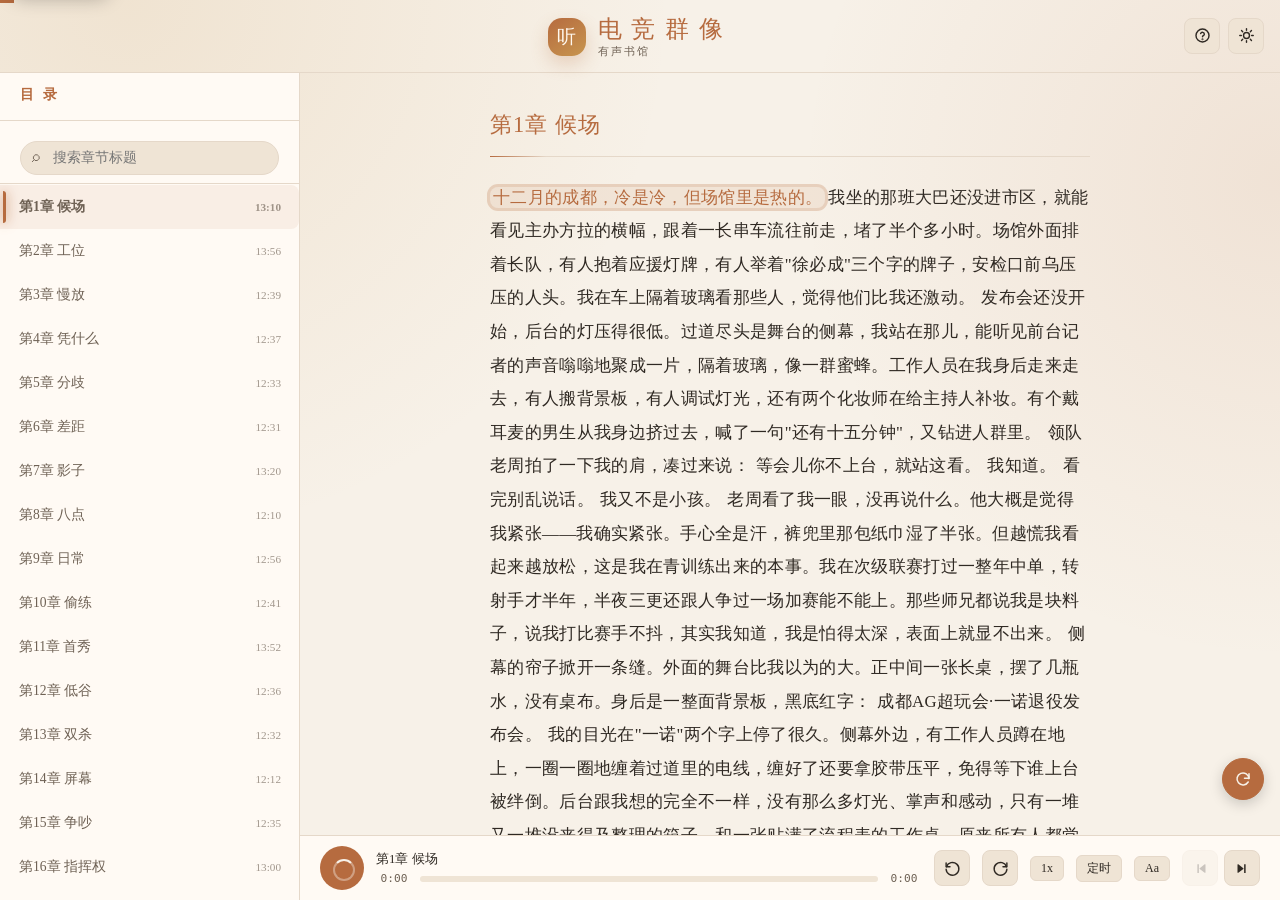
==== dianjing/index.html @ 5a0f6d04 "chore(publish): 自动同步站点镜像 更新 10 个文件（404.html, _shared, dianjing×2, index.html, nanian×2, zhixiao×3）；删" ====
<!DOCTYPE html>
<html lang="zh-CN">
<head>
<meta charset="UTF-8">
<meta name="viewport" content="width=device-width, initial-scale=1.0, viewport-fit=cover">
<title>电竞群像 · 有声书 | 有声书馆</title>
<meta name="description" content="《电竞群像》有声书，免费收听，支持文本同步高亮、倍速播放、章节目录与断点续听。全 90 章，约 21 小时 27 分。">
<meta name="keywords" content="电竞群像,有声书,有声小说,电竞,双男主,原创长篇,一诺,大帅">
<meta name="author" content="有声书馆">
<meta name="robots" content="index,follow,max-image-preview:large">
<meta name="theme-color" media="(prefers-color-scheme: light)" content="#efe2cc">
<meta name="theme-color" media="(prefers-color-scheme: dark)" content="#1a1715">
<meta name="color-scheme" content="light dark">
<link rel="canonical" href="https://audiobook-hub.site/dianjing/">
<meta property="og:type" content="website">
<meta property="og:site_name" content="有声书馆">
<meta property="og:locale" content="zh_CN">
<meta property="og:url" content="https://audiobook-hub.site/dianjing/">
<meta property="og:title" content="电竞群像 · 有声书 | 有声书馆">
<meta property="og:description" content="双男主电竞群像长篇有声书，全 90 章。从一诺退役接手，到与辅助大帅并肩夺冠。支持文本同步高亮、倍速播放、断点续听。">
<meta property="og:image" content="https://audiobook-hub.site/og-cover.png">
<meta property="og:image:width" content="1200">
<meta property="og:image:height" content="630">
<meta property="og:image:alt" content="电竞群像 · 有声书">
<meta name="twitter:card" content="summary_large_image">
<meta name="twitter:title" content="电竞群像 · 有声书 | 有声书馆">
<meta name="twitter:description" content="双男主电竞群像长篇有声书，全 90 章。从一诺退役接手，到与辅助大帅并肩夺冠。">
<meta name="twitter:image" content="https://audiobook-hub.site/og-cover.png">
<link rel="icon" type="image/svg+xml" href="data:image/svg+xml;utf8,<svg xmlns='http://www.w3.org/2000/svg' viewBox='0 0 100 100'><rect width='100' height='100' rx='22' fill='%23efe2cc'/><text x='50' y='50' text-anchor='middle' dominant-baseline='central' font-size='56' fill='%23b66b3f' font-family='serif' font-weight='600'>听</text></svg>">
<link rel="apple-touch-icon" href="data:image/svg+xml;utf8,<svg xmlns='http://www.w3.org/2000/svg' viewBox='0 0 180 180'><rect width='180' height='180' rx='40' fill='%23efe2cc'/><text x='90' y='90' text-anchor='middle' dominant-baseline='central' font-size='100' fill='%23b66b3f' font-family='serif' font-weight='600'>听</text></svg>">
<link rel="manifest" href="manifest.json">
<meta name="apple-mobile-web-app-capable" content="yes">
<meta name="apple-mobile-web-app-status-bar-style" content="default">
<meta name="apple-mobile-web-app-title" content="电竞群像">
<meta name="application-name" content="电竞群像有声书">
<link rel="stylesheet" href="../_shared/audiobook-common.css">
<script type="application/ld+json">
{
  "@context": "https://schema.org",
  "@type": "Audiobook",
  "name": "电竞群像",
  "author": {
    "@type": "Organization",
    "name": "有声书馆"
  },
  "url": "https://audiobook-hub.site/dianjing/",
  "description": "双男主电竞群像长篇有声书。从一诺退役接手，到与辅助大帅并肩夺冠，成长与并肩的故事。",
  "inLanguage": "zh-CN",
  "duration": "PT21H27M",
  "numberOfChapters": "90",
  "readBy": {
    "@type": "Person",
    "name": "AI 克隆声部"
  },
  "isPartOf": {
    "@type": "WebSite",
    "name": "有声书馆",
    "url": "https://audiobook-hub.site/"
  }
}
</script>
<script>/* 主题前置初始化：统一键 audiobook-theme（与着陆页/404 共享），旧按书键兜底，避免深色用户先看到浅色闪屏 */
try{var t=localStorage.getItem('audiobook-theme');if(t==null)t=localStorage.getItem('dianjing_theme');if(t==='dark'||(t!=='light'&&window.matchMedia('(prefers-color-scheme: dark)').matches))document.documentElement.dataset.theme='dark';}catch(e){}document.documentElement.classList.add('js');</script>
<link rel="stylesheet" href="../_shared/audiobook-shell.css">
</head>
<body>
<a class="skip-link" href="#reader">跳转到正文</a>
<div class="top-progress" id="topProgress" style="width:0%"></div>

<header>
  <button class="icon-btn menu-btn" id="menuBtn" aria-label="打开章节目录" aria-controls="sidebar" aria-expanded="false"><svg width="18" height="18" viewBox="0 0 24 24" fill="none" stroke="currentColor" stroke-width="2" stroke-linecap="round" aria-hidden="true"><path d="M4 7h16M4 12h16M4 17h10"/></svg></button>
  <a class="brand" href="../index.html" title="返回有声书馆">
    <span class="brand-mark" aria-hidden="true">听</span>
    <span class="brand-body">
      <span class="brand-title">电竞群像</span>
      <span class="brand-sub">有声书馆</span>
    </span>
  </a>
  <div class="header-btns">
    <button class="icon-btn" id="helpBtn" title="快捷键帮助" aria-label="键盘快捷键帮助"><svg width="17" height="17" viewBox="0 0 24 24" fill="none" stroke="currentColor" stroke-width="2" stroke-linecap="round" stroke-linejoin="round" aria-hidden="true"><circle cx="12" cy="12" r="9.2"/><path d="M9.4 9.2a2.7 2.7 0 0 1 5.2 1c0 1.8-2.6 2.2-2.6 3.6"/><circle cx="12" cy="17.2" r="0.4" fill="currentColor"/></svg></button>
    <button class="icon-btn" id="installBtn" title="安装应用" aria-label="安装为应用" hidden><svg width="17" height="17" viewBox="0 0 24 24" fill="none" stroke="currentColor" stroke-width="2" stroke-linecap="round" stroke-linejoin="round" aria-hidden="true"><path d="M12 4v11m0 0 4.5-4.5M12 15l-4.5-4.5M5 19h14"/></svg></button>
    <button class="icon-btn" id="themeBtn" title="切换主题" aria-label="切换明暗主题"><svg class="icon-sun" width="17" height="17" viewBox="0 0 24 24" fill="none" stroke="currentColor" stroke-width="2" stroke-linecap="round" aria-hidden="true"><circle cx="12" cy="12" r="4.2"/><path d="M12 2.5v2.2M12 19.3v2.2M2.5 12h2.2M19.3 12h2.2M5 5l1.6 1.6M17.4 17.4 19 19M19 5l-1.6 1.6M6.6 17.4 5 19"/></svg><svg class="icon-moon" width="17" height="17" viewBox="0 0 24 24" fill="none" stroke="currentColor" stroke-width="2" stroke-linejoin="round" aria-hidden="true"><path d="M20.6 14.2A8.8 8.8 0 1 1 9.8 3.4a7 7 0 0 0 10.8 10.8z"/></svg></button>
  </div>
</header>

<div class="sidebar-overlay" id="overlay" aria-hidden="true"></div>
<nav class="sidebar" id="sidebar" aria-label="章节目录">
  <h3>目 录</h3>
  <div class="sidebar-search"><input id="tocSearch" type="search" placeholder="搜索章节标题" autocomplete="off" aria-label="搜索章节"></div>
  <div id="toc"><p class="loading"><span class="spinner"></span><br>加载中...</p></div>
  <div id="tocEmpty" hidden></div>
</nav>

<main class="main-wrap">
<article class="reader" id="reader">
  <div class="skeleton-wrap" id="initLoading" role="status" aria-label="章节加载中">
    <div class="skeleton sk-title"></div>
    <div class="skeleton sk-line" style="width:97%"></div>
    <div class="skeleton sk-line" style="width:92%"></div>
    <div class="skeleton sk-line" style="width:96%"></div>
    <div class="skeleton sk-line" style="width:89%"></div>
    <div class="skeleton sk-line" style="width:94%"></div>
    <div class="skeleton sk-line" style="width:58%"></div>
  </div>
</article>

<div class="player-bar" role="region" aria-label="播放控制">
  <button class="play-btn" id="playBtn" aria-label="播放" disabled><svg class="icon-play" width="18" height="18" viewBox="0 0 24 24" fill="currentColor" aria-hidden="true"><path d="M8 5v14l11-7z"/></svg><svg class="icon-pause" width="18" height="18" viewBox="0 0 24 24" fill="currentColor" aria-hidden="true"><path d="M6 5h4v14H6zm8 0h4v14h-4z"/></svg></button>
  <div class="player-info">
    <div class="player-title" id="playerTitle">—</div>
    <div class="progress-row">
      <span class="time-label" id="curTime">0:00</span>
      <div class="progress-track" id="progressTrack" role="slider" aria-label="播放进度" aria-valuemin="0" aria-valuemax="100" aria-valuenow="0" tabindex="0">
        <span class="progress-tooltip" id="progressTooltip">0:00</span>
        <div class="ab-buffer" id="bufferBar" style="color:var(--accent)"></div>
        <div class="progress-fill" id="progressFill"></div>
        <span class="progress-thumb" id="progressThumb"></span>
      </div>
      <span class="time-label" id="durTime">0:00</span>
    </div>
  </div>
  <button class="skip-btn" id="back15Btn" title="后退 15 秒" aria-label="后退 15 秒"><svg width="17" height="17" viewBox="0 0 24 24" fill="none" stroke="currentColor" stroke-width="2" stroke-linecap="round" stroke-linejoin="round" aria-hidden="true"><path d="M3.5 9.5A9 9 0 1 1 3 13"/><path d="M3 4v5.5h5.5"/></svg></button>
  <button class="skip-btn" id="fwd15Btn" title="前进 15 秒" aria-label="前进 15 秒"><svg width="17" height="17" viewBox="0 0 24 24" fill="none" stroke="currentColor" stroke-width="2" stroke-linecap="round" stroke-linejoin="round" aria-hidden="true"><path d="M20.5 9.5A9 9 0 1 0 21 13"/><path d="M21 4v5.5h-5.5"/></svg></button>
  <button class="speed-btn" id="speedBtn" aria-label="播放速度">1.0x</button>
  <button class="font-size-btn" id="timerBtn" aria-label="定时关闭">定时</button>
  <button class="font-size-btn" id="fontSizeBtn" aria-label="阅读字号">Aa</button>
  <div class="nav-btns">
    <button class="nav-btn" id="prevBtn" title="上一章" aria-label="上一章"><svg width="15" height="15" viewBox="0 0 24 24" fill="currentColor" aria-hidden="true"><path d="M7 5h2.4v14H7zM20 5.8v12.4a.8.8 0 0 1-1.3.6l-8-6.2a.8.8 0 0 1 0-1.2l8-6.2a.8.8 0 0 1 1.3.6z"/></svg></button>
    <button class="nav-btn" id="nextBtn" title="下一章" aria-label="下一章"><svg width="15" height="15" viewBox="0 0 24 24" fill="currentColor" aria-hidden="true"><path d="M14.6 5H17v14h-2.4zM4 5.8v12.4a.8.8 0 0 0 1.3.6l8-6.2a.8.8 0 0 0 0-1.2l-8-6.2A.8.8 0 0 0 4 5.8z"/></svg></button>
  </div>
</div>
</main>

<!-- 离线缓存面板（持续自动缓存：有网时从当前章节向后顺序下载，直到全书完成） -->
<div class="cache-panel" id="cachePanel">
  <button class="cache-toggle" id="cacheToggle" type="button" title="离线缓存" aria-label="离线缓存管理" aria-expanded="false">
    <span class="cache-icon" id="cacheIcon"><svg class="icon-dl" width="18" height="18" viewBox="0 0 24 24" fill="none" stroke="currentColor" stroke-width="2" stroke-linecap="round" stroke-linejoin="round" aria-hidden="true"><path d="M12 4v11m0 0 4.5-4.5M12 15l-4.5-4.5M5 19h14"/></svg><svg class="icon-sync" width="18" height="18" viewBox="0 0 24 24" fill="none" stroke="currentColor" stroke-width="2" stroke-linecap="round" stroke-linejoin="round" aria-hidden="true"><path d="M20 11.5A8 8 0 1 0 18.9 16"/><path d="M20 5v6h-6"/></svg></span>
    <span class="cache-badge" id="cacheBadge" hidden>0</span>
  </button>
  <div class="cache-popup" id="cachePopup" role="dialog" aria-label="离线缓存状态">
    <div class="cache-head">
      <span class="cache-title">离线缓存</span>
      <span class="cache-status" id="cacheStatusText">检测中…</span>
    </div>
    <div class="cache-progress-wrap">
      <div class="cache-progress"><span id="cacheProgressBar"></span></div>
      <span class="cache-count" id="cacheCountText">0 / 0 章</span>
    </div>
    <p class="cache-hint" id="cacheHint">有网络时自动缓存后续章节，断网也能听</p>
    <div class="cache-actions">
      <button class="cache-btn primary" id="cacheStartBtn" type="button">开始缓存</button>
      <button class="cache-btn" id="cacheStopBtn" type="button" hidden>暂停</button>
      <button class="cache-btn" id="cacheClearBtn" type="button">清除缓存</button>
    </div>
  </div>
</div>

<audio id="audio" preload="metadata"></audio>

<script src="../_shared/audiobook-common.js"></script>

<script>
'use strict';

const AB = window.ABCommon;
if (!AB) { document.body.insertAdjacentHTML('beforeend', '<p style="position:fixed;top:50%;left:50%;transform:translate(-50%,-50%);background:#fff;color:#000;padding:16px;border-radius:8px;z-index:99999">共享脚本未加载</p>'); }
const {
  fmtTime, findActiveSeg, normalizeChapters: ABNormalize, audioSrc: ABAudioSrc,
  applyHashRoute: ABHashRoute, updateHash: ABUpdateHash,
  updateMediaSession: ABUpdateMediaSession, updateMediaSessionPosition: ABUpdatePosition,
  showToast, announce
} = AB || {};
const SPEED_STEPS = (AB && AB.SPEED_STEPS) || [0.5, 0.75, 1.0, 1.25, 1.5, 1.75, 2.0, 2.5];
const BOOK_ID = 'dianjing';
const SPEED_KEY = 'audiobook-speed-' + BOOK_ID;

let CHAPTERS = [];
let currentIdx = 0;
let isPlaying = false;
let speedIdx = 0;
let segElements = [];
let autoPlayNext = true;
let userScrolling = false;
let scrollResumeTimer = null;
let lastActiveSegIdx = -1;
let sleepTimer = null; // 集成节赋值；章节结束处理需要
let virtualList = null; // 目录虚拟滚动实例
let audioLoadToken = 0; // 每次切换音频源递增，防止旧章节的重试/回调作用到新章节
let audioRetryCount = 0; // 当前章节音频加载失败的静默重试次数
let wantPlay = false; // 用户/连播的播放意图，重试成功后据此自动恢复播放
let audioLoadingUiTimer = 0; // 加载态延迟显示定时器（避免缓存命中时闪现）

let isFirstRender = true;

const audio = document.getElementById('audio');
const playBtn = document.getElementById('playBtn');
const prevBtn = document.getElementById('prevBtn');
const nextBtn = document.getElementById('nextBtn');
const back15Btn = document.getElementById('back15Btn');
const fwd15Btn = document.getElementById('fwd15Btn');
const speedBtn = document.getElementById('speedBtn');
const themeBtn = document.getElementById('themeBtn');
const fontSizeBtn = document.getElementById('fontSizeBtn');
const menuBtn = document.getElementById('menuBtn');
const progressTrack = document.getElementById('progressTrack');
const progressFill = document.getElementById('progressFill');
const progressThumb = document.getElementById('progressThumb');
const progressTooltip = document.getElementById('progressTooltip');
const curTimeLabel = document.getElementById('curTime');
const durTimeLabel = document.getElementById('durTime');
const playerTitle = document.getElementById('playerTitle');
const topProgress = document.getElementById('topProgress');
const sidebar = document.getElementById('sidebar');
const overlay = document.getElementById('overlay');

// ===== 主题（共享逻辑，存储键按书参数化） =====
AB.initTheme && AB.initTheme({
  key: 'dianjing_theme',
  button: themeBtn,
  iconFor: function () { return ''; }, /* 图标由 CSS 按 data-theme 切换（日/月 SVG） */
  onToggle: () => {
    themeBtn.classList.add('spinning');
    setTimeout(() => themeBtn.classList.remove('spinning'), 380);
  }
});

// ===== 阅读字号（共享逻辑，存储键按书参数化） =====
const readingCtrl = AB.initReadingSize && AB.initReadingSize({
  key: 'dianjing_reading_size',
  button: fontSizeBtn,
  apply: (size) => document.documentElement.style.setProperty('--reading-size', String(size))
});

// ===== 加载数据 =====
async function loadData() {
  try {
    const resp = await fetch('data.json');
    if (!resp.ok) throw new Error('HTTP ' + resp.status);
    const raw = await resp.json();
    CHAPTERS = ABNormalize ? ABNormalize(raw) : ((raw && raw.chapters) || raw || []);
    document.getElementById('initLoading').style.display = 'none';
    // >50 章走虚拟滚动：initVirtualList 会整块重建，跳过全量 buildTOC 省一次 DOM 构建
    if (CHAPTERS.length <= 50) buildTOC();
    initVirtualList();
    // 单一进度源决定起始章节（含旧键一次性迁移）
    const progress = AB && AB.loadProgress(BOOK_ID);
    let startIdx = progress && Number.isInteger(progress.chapterId) ? Number(progress.chapterId) : 0;
    currentIdx = Math.min(Math.max(startIdx, 0), CHAPTERS.length - 1);
    applyHashRoute();
    loadChapter(currentIdx, false);
    if (typeof checkResumeProgress === 'function') setTimeout(checkResumeProgress, 800);
    window.__dianjingStartCache && window.__dianjingStartCache();
  } catch(e) {
    document.getElementById('initLoading').innerHTML = AB.errorHTML('加载失败: ' + (e && e.message || e), 'retryLoadBtn');
    var retryBtn = document.getElementById('retryLoadBtn');
    if (retryBtn) retryBtn.addEventListener('click', function() {
      document.getElementById('initLoading').innerHTML = '<div class="skeleton sk-title"></div><div class="skeleton sk-line" style="width:97%"></div><div class="skeleton sk-line" style="width:92%"></div><div class="skeleton sk-line" style="width:96%"></div>';
      loadData();
    });
  }
}

// ===== 目录（普通列表 / 虚拟滚动 + 搜索） =====
let tocKeyword = '';
let tocSearchTimer = 0;
let tocBreakpointBound = false; // 断点监听只绑一次，重建虚拟列表时不叠加

function tocItemHeight() {
  // 移动端行高更大（padding 12px 20px + 0.9rem 字号）
  return window.matchMedia('(max-width: 768px)').matches ? 46 : 44;
}

function filterChapters(keyword) {
  const kw = String(keyword || '').trim().toLowerCase();
  if (!kw) return CHAPTERS;
  return CHAPTERS.filter((ch) => (ch.title || '').toLowerCase().includes(kw));
}

function buildTOC(keyword) {
  const toc = document.getElementById('toc');
  toc.innerHTML = '';
  const kw = String(keyword || '').trim().toLowerCase();
  const frag = document.createDocumentFragment();
  let count = 0;
  CHAPTERS.forEach((ch, i) => {
    if (kw && !(ch.title || '').toLowerCase().includes(kw)) return;
    count++;
    const a = document.createElement('a');
    a.dataset.idx = i;
    /* 目录入场 stagger：仅完整列表启用；搜索过滤时直出 */
    if (!kw) { a.style.animationDelay = Math.min(count - 1, 24) * 14 + 'ms'; } else { a.style.animation = 'none'; }
    a.setAttribute('role', 'button');
    a.tabIndex = 0;
    if (i === currentIdx) a.setAttribute('aria-current', 'true');
    const span = document.createElement('span');
    span.textContent = ch.title;
    const dur = document.createElement('span');
    dur.className = 'ch-dur';
    dur.textContent = fmtTime(ch.duration);
    a.appendChild(span);
    a.appendChild(dur);
    a.addEventListener('click', (e) => {
      e.preventDefault();
      loadChapter(i, isPlaying);
      closeSidebar();
    });
    a.addEventListener('keydown', (e) => {
      if (e.key === 'Enter' || e.key === ' ') { e.preventDefault(); a.click(); }
    });
    frag.appendChild(a);
  });
  toc.appendChild(frag);
  updateTOCActive();
}

function initVirtualList() {
  const tocContainer = document.getElementById('toc');
  if (virtualList || !tocContainer || CHAPTERS.length <= 50) return;
  // 章节对象 → 原始索引（O(1)；渲染每帧调用，避免 indexOf 的 O(n)）
  const chapterIndex = new WeakMap();
  CHAPTERS.forEach((ch, i) => chapterIndex.set(ch, i));
  virtualList = AB.createVirtualList(tocContainer, CHAPTERS, {
    itemHeight: tocItemHeight(),
    buffer: 8,
    threshold: 50,
    renderItem: function (ch, i) {
      const realIdx = chapterIndex.get(ch);
      const a = document.createElement('a');
      a.dataset.idx = realIdx;
      a.setAttribute('role', 'button');
      a.tabIndex = 0;
      if (realIdx === currentIdx) {
        a.classList.add('active');
        a.setAttribute('aria-current', 'true');
      }
      a.style.display = 'flex';
      a.style.justifyContent = 'space-between';
      a.style.alignItems = 'center';
      a.style.gap = '10px';
      a.style.padding = '9px 18px 9px 16px';
      a.style.color = 'var(--text-dim)';
      a.style.textDecoration = 'none';
      a.style.fontSize = '0.85rem';
      a.style.borderLeft = '3px solid transparent';
      a.style.borderRadius = '0 8px 8px 0';
      a.style.boxSizing = 'border-box';
      a.style.position = 'relative';

      const span = document.createElement('span');
      span.textContent = ch.title;
      span.style.flex = '1';
      span.style.minWidth = '0';
      span.style.overflow = 'hidden';
      span.style.textOverflow = 'ellipsis';
      span.style.whiteSpace = 'nowrap';

      const dur = document.createElement('span');
      dur.className = 'ch-dur';
      dur.textContent = fmtTime(ch.duration);
      dur.style.fontSize = '0.7rem';
      dur.style.opacity = '0.65';
      dur.style.fontVariantNumeric = 'tabular-nums';
      dur.style.flexShrink = '0';

      a.appendChild(span);
      a.appendChild(dur);
      return a;
    },
    onItemClick: function (ch) {
      loadChapter(chapterIndex.get(ch), isPlaying);
      closeSidebar();
    }
  });
  // 断点切换时重建行高（移动端行高更大）；监听器只注册一次
  if (!tocBreakpointBound) {
    tocBreakpointBound = true;
    window.matchMedia('(max-width: 768px)').addEventListener('change', function () {
      if (!virtualList) return;
      const kw = tocKeyword;
      virtualList.destroy();
      virtualList = null;
      initVirtualList();
      renderTOC(kw);
    });
  }
}

// 搜索 / 过滤统一入口：虚拟列表走 refresh 增量渲染，普通列表走 buildTOC
function renderTOC(keyword) {
  tocKeyword = String(keyword || '');
  const filtered = filterChapters(tocKeyword);
  const toc = document.getElementById('toc');
  const emptyEl = document.getElementById('tocEmpty');
  if (!filtered.length) {
    emptyEl.innerHTML = AB.emptyHTML('没有找到匹配章节', '清除搜索', 'clearSearchBtn');
    emptyEl.hidden = false;
    toc.hidden = true;
    const cb = document.getElementById('clearSearchBtn');
    if (cb) cb.addEventListener('click', function () {
      document.getElementById('tocSearch').value = '';
      renderTOC('');
    });
    return;
  }
  emptyEl.hidden = true;
  toc.hidden = false;
  if (virtualList) {
    virtualList.refresh(filtered);
    updateTOCActive();
  } else {
    buildTOC(tocKeyword);
  }
}

function updateTOCActive() {
  document.querySelectorAll('.sidebar a').forEach((a) => {
    const active = Number(a.dataset.idx) === currentIdx;
    a.classList.toggle('active', active);
    if (active) a.setAttribute('aria-current', 'true'); else a.removeAttribute('aria-current');
  });
}

document.getElementById('tocSearch').addEventListener('input', (e) => {
  clearTimeout(tocSearchTimer);
  tocSearchTimer = setTimeout(() => renderTOC(e.target.value), 200);
});

// ===== 侧边栏 =====
function openSidebar() {
  sidebar.classList.add('open');
  overlay.classList.add('show');
  overlay.setAttribute('aria-hidden', 'false');
  menuBtn.setAttribute('aria-expanded', 'true');
  AB.trapFocus(sidebar, menuBtn);
  setTimeout(function () {
    if (virtualList && !tocKeyword) virtualList.scrollToIndex(currentIdx);
  }, 350);
}
function closeSidebar() {
  sidebar.classList.remove('open');
  overlay.classList.remove('show');
  overlay.setAttribute('aria-hidden', 'true');
  menuBtn.setAttribute('aria-expanded', 'false');
  AB.releaseFocus();
}

// ===== 章节渲染 =====
function loadChapter(idx, autoplay) {
  if (idx < 0 || idx >= CHAPTERS.length) return;
  currentIdx = idx;
  const ch = CHAPTERS[idx];
  const reader = document.getElementById('reader');

  // 使用 crossFade 过渡（首次加载直接渲染）
  const doRender = function () {
    reader.innerHTML = '';
    const titleEl = document.createElement('div');
    titleEl.className = 'chapter-title';
    titleEl.textContent = ch.title;
    reader.appendChild(titleEl);

    const contentEl = document.createElement('div');
    contentEl.className = 'chapter-content';
    segElements = [];
    const frag = document.createDocumentFragment();
    ch.segments.forEach((seg, si) => {
      const span = document.createElement('span');
      span.className = 'seg';
      span.dataset.idx = si;
      span.tabIndex = 0;
      span.setAttribute('role', 'button');
      span.textContent = seg.t;
      span.addEventListener('click', () => {
        if (audio.duration) {
          audio.currentTime = seg.s + 0.01;
          if (!isPlaying) { wantPlay = true; audio.play().catch(() => {}); }
          highlightSeg(si);
          span.classList.remove('flash');
          // 使用 animationend 清 class，避免强制重排
          span.addEventListener('animationend', function onEnd() { span.classList.remove('flash'); span.removeEventListener('animationend', onEnd); });
          span.classList.add('flash');
        }
      });
      span.addEventListener('keydown', (e) => {
        if (e.key === 'Enter' || e.key === ' ') { e.preventDefault(); span.click(); }
      });
      frag.appendChild(span);
      segElements.push(span);
    });
    contentEl.appendChild(frag);
    reader.appendChild(contentEl);
    userScrolling = false;
    clearTimeout(scrollResumeTimer);
    reader.scrollTop = 0;
    lastActiveSegIdx = -1;
    highlightSeg(0);
  };

  if (isFirstRender) { isFirstRender = false; doRender(); }
  else { AB.crossFade(reader, doRender); }

  // 更新播放器
  playerTitle.textContent = ch.title;
  audioLoadToken++;
  audioRetryCount = 0;
  audio.src = ABAudioSrc ? ABAudioSrc(ch) : ch.audio;
  audio.playbackRate = SPEED_STEPS[speedIdx];
  playBtn.disabled = false;
  prevBtn.disabled = (idx === 0);
  nextBtn.disabled = (idx === CHAPTERS.length - 1);

  // 更新顶部进度条（带动画）
  topProgress.style.width = '0';
  requestAnimationFrame(() => requestAnimationFrame(() => {
    const bookProgress = ((idx + 1) / CHAPTERS.length * 100).toFixed(1);
    topProgress.style.width = bookProgress + '%';
  }));

  // 更新目录高亮
  updateTOCActive();

  // 宽屏常驻目录：章节切换（含自动连播）时让当前章保持可见
  if (window.matchMedia('(min-width: 1024px)').matches) {
    if (virtualList && !tocKeyword) virtualList.scrollToIndex(idx);
    else {
      const active = document.querySelector('.sidebar a.active');
      if (active) active.scrollIntoView({ block: 'nearest' });
    }
  }

  updateMediaSession();
  updateHash();

  // 屏幕阅读器播报
  announce && announce('已加载第 ' + (idx + 1) + ' 章：' + ch.title);

  // 自动播放：等待音频就绪后再 play()，避免移动浏览器（iOS Safari / Chrome Android）
  // 在 src 改变后立即 play() 时因未加载完抛 NotAllowedError 被 catch 静默吞掉，
  // 导致章节末尾跳转后听不见声音。
  if (autoplay) { wantPlay = true; tryPlayAfterReady(); }
}

/* 在 canplay / loadeddata 时再尝试播放；带过期保护避免事件链断裂。
 * 仅在自动连播时使用，避免打断用户手动暂停的意图。 */
function tryPlayAfterReady() {
  const a = audio;
  let done = false;
  const tryOnce = () => {
    if (done) return;
    done = true;
    a.removeEventListener('canplay', tryOnce);
    a.removeEventListener('loadeddata', tryOnce);
    a.play().catch(() => {
      /* 兜底：play() 被拒绝时（极少数浏览器的 autoplay 策略），提示用户手动点击 */
      showToast && showToast('请点击播放按钮继续收听');
    });
  };
  a.addEventListener('canplay', tryOnce);
  a.addEventListener('loadeddata', tryOnce);
  /* 兜底：若 canplay 始终未触发（SW 已缓存完整文件时可能不触发 loadeddata），
   * 最多等 1.2s 直接播放，避免用户感知"卡顿"或"跳章后无声"。 */
  setTimeout(() => { if (!done) tryOnce(); }, 1200);
}

// ===== 播放控制 =====
function togglePlay() {
  if (audio.paused) {
    wantPlay = true;
    audio.play().catch(() => {});
  } else {
    wantPlay = false;
    audio.pause();
  }
}

playBtn.addEventListener('click', togglePlay);

audio.addEventListener('play', () => {
  isPlaying = true;
  wantPlay = true;
  playBtn.classList.add('playing');
  playBtn.setAttribute('aria-label', '暂停');
});
audio.addEventListener('pause', () => {
  isPlaying = false;
  wantPlay = false;
  playBtn.classList.remove('playing');
  playBtn.setAttribute('aria-label', '播放');
});

/* 播放按钮加载态：切换音频源后显示转圈，延迟 160ms 避免缓存命中时闪现 */
function setAudioLoading(on) {
  clearTimeout(audioLoadingUiTimer);
  if (on) {
    audioLoadingUiTimer = setTimeout(() => {
      playBtn.classList.add('audio-loading');
      playBtn.setAttribute('aria-label', '音频加载中');
    }, 160);
  } else {
    playBtn.classList.remove('audio-loading');
    playBtn.setAttribute('aria-label', isPlaying ? '暂停' : '播放');
  }
}

audio.addEventListener('loadstart', () => setAudioLoading(true));
audio.addEventListener('canplay', () => setAudioLoading(false));
audio.addEventListener('playing', () => setAudioLoading(false));

audio.addEventListener('error', () => {
  /* MEDIA_ERR_ABORTED(1)：切换章节等导致的中断，不是真正的加载失败 */
  if (audio.error && audio.error.code === 1) return;
  if (!audio.currentSrc) return;
  const token = audioLoadToken;
  if (audioRetryCount < 2) {
    /* 首载偶发失败（如 SW/网络瞬断）：静默重试，不打扰用户 */
    audioRetryCount++;
    const cur = audio.currentTime;
    const resumeAt = (isFinite(cur) && cur > 0.5) ? cur : 0;
    setTimeout(() => {
      if (token !== audioLoadToken) return; // 已切换章节，放弃重试
      audio.load();
      if (resumeAt > 0) {
        const restorePos = () => {
          audio.removeEventListener('loadedmetadata', restorePos);
          if (token === audioLoadToken) audio.currentTime = resumeAt;
        };
        audio.addEventListener('loadedmetadata', restorePos);
      }
      if (wantPlay) tryPlayAfterReady();
    }, 350 * audioRetryCount);
    return;
  }
  /* 重试耗尽：清晰提示用户，点击播放按钮可再次触发加载 */
  setAudioLoading(false);
  showToast && showToast('音频加载失败，请检查网络后重试', null, 'error');
  // 内联错误条
  var bar = document.querySelector('.player-bar');
  if (bar) {
    var existing = bar.querySelector('.ab-inline-error');
    if (existing) existing.remove();
    var errEl = document.createElement('div');
    errEl.className = 'ab-inline-error';
    errEl.textContent = '音频加载失败，请检查网络';
    errEl.setAttribute('role', 'alert');
    bar.appendChild(errEl);
    requestAnimationFrame(() => errEl.classList.add('show'));
    setTimeout(() => { errEl.classList.remove('show'); setTimeout(() => errEl.remove(), 300); }, 3000);
  }
});

// 自动连播核心：章节结束 → 播放下一章（「播完本章暂停」模式下让淡出接管）
audio.addEventListener('ended', () => {
  if (sleepTimer && sleepTimer.getMode() === 'chapter') {
    sleepTimer.onChapterEnded();
    return;
  }
  if (autoPlayNext && currentIdx < CHAPTERS.length - 1) {
    loadChapter(currentIdx + 1, true);
  }
});

audio.addEventListener('loadedmetadata', () => {
  durTimeLabel.textContent = fmtTime(audio.duration);
  progressTrack.setAttribute('aria-valuemax', String(Math.round(audio.duration)));
});

// 统一的 timeupdate 监听器：进度条 + 文本高亮 + 节流保存 + 锁屏位置同步
audio.addEventListener('timeupdate', () => {
  const cur = audio.currentTime;
  const dur = audio.duration;
  if (dur > 0) {
    const ratio = cur / dur;
    progressFill.style.width = (ratio * 100) + '%';
    progressThumb.style.left = (ratio * 100) + '%';
    // aria 数值统一用秒（与 loadedmetadata 的 valuemax 同单位）+ 人类可读文本
    progressTrack.setAttribute('aria-valuenow', String(Math.round(cur)));
    progressTrack.setAttribute('aria-valuetext', fmtTime(cur) + ' / ' + fmtTime(dur));
  }
  curTimeLabel.textContent = fmtTime(cur);

  // 文本高亮跟随（二分查找）
  const ch = CHAPTERS[currentIdx];
  if (ch && ch.segments) {
    const activeIdx = findActiveSeg(ch.segments, cur);
    if (activeIdx >= 0) highlightSeg(activeIdx);
  }

  // 节流保存（单一进度源，每 5s 一次）
  AB && AB.saveProgress(BOOK_ID, {
    chapterId: currentIdx,
    currentTime: cur,
    volume: audio.volume,
    playbackRate: audio.playbackRate
  });

  // 锁屏 / 系统媒体中心进度同步
  ABUpdatePosition && ABUpdatePosition(audio);
});

// 进度条拖拽
let isDragging = false;
function seekFromEvent(e) {
  const rect = progressTrack.getBoundingClientRect();
  const x = (e.clientX || (e.touches && e.touches[0].clientX)) - rect.left;
  const ratio = Math.max(0, Math.min(1, x / rect.width));
  if (audio.duration) {
    audio.currentTime = ratio * audio.duration;
    progressFill.style.width = (ratio * 100) + '%';
    progressThumb.style.left = (ratio * 100) + '%';
  }
}
progressTrack.addEventListener('mousedown', (e) => { isDragging = true; progressTrack.classList.add('is-dragging'); seekFromEvent(e); });
document.addEventListener('mousemove', (e) => { if (isDragging) seekFromEvent(e); });
document.addEventListener('mouseup', () => { isDragging = false; progressTrack.classList.remove('is-dragging'); });
progressTrack.addEventListener('touchstart', (e) => { isDragging = true; progressTrack.classList.add('is-dragging'); seekFromEvent(e); }, { passive: true });
progressTrack.addEventListener('touchmove', (e) => { if (isDragging) seekFromEvent(e); }, { passive: true });
progressTrack.addEventListener('touchend', () => { isDragging = false; progressTrack.classList.remove('is-dragging'); });

// 进度条悬停气泡
function showTooltip(e) {
  const rect = progressTrack.getBoundingClientRect();
  const dur = audio.duration;
  if (!dur) { progressTooltip.classList.remove('show'); return; }
  const x = (e.clientX || (e.touches && e.touches[0].clientX)) - rect.left;
  const ratio = Math.max(0, Math.min(1, x / rect.width));
  progressTooltip.style.left = (ratio * 100) + '%';
  progressTooltip.textContent = fmtTime(ratio * dur) + ' / ' + fmtTime(dur);
  progressTooltip.classList.add('show');
}
progressTrack.addEventListener('mousemove', showTooltip);
progressTrack.addEventListener('mouseleave', () => progressTooltip.classList.remove('show'));

// 键盘控制进度条
progressTrack.addEventListener('keydown', (e) => {
  if (!audio.duration) return;
  const delta = e.shiftKey ? 30 : 5;
  if (e.key === 'ArrowLeft') { e.preventDefault(); audio.currentTime = Math.max(0, audio.currentTime - delta); }
  if (e.key === 'ArrowRight') { e.preventDefault(); audio.currentTime = Math.min(audio.duration, audio.currentTime + delta); }
});

// 高亮段（仅更新变化的节点，避免每帧遍历整章，减少重绘/回流）
function highlightSeg(idx) {
  if (idx < 0 || idx >= segElements.length) return;
  if (idx === lastActiveSegIdx) return;
  const prev = segElements[lastActiveSegIdx];
  if (prev) { prev.classList.remove('active'); prev.removeAttribute('aria-current'); }
  const node = segElements[idx];
  node.classList.add('active');
  node.setAttribute('aria-current', 'true');
  lastActiveSegIdx = idx;
  // 播放中自动滚动跟随；用户手动滚动时暂停跟随
  if (!userScrolling) {
    const readerEl = document.getElementById('reader');
    const rect = node.getBoundingClientRect();
    const containerRect = readerEl.getBoundingClientRect();
    if (rect.top < containerRect.top + 80 || rect.bottom > containerRect.bottom - 80) {
      node.scrollIntoView({ behavior: 'smooth', block: 'center' });
    }
  }
}

// 用户滚动检测：滑动时暂停跟随，停止 3 秒后恢复
(function() {
  const readerEl = document.getElementById('reader');
  if (!readerEl) return;
  const markScrolling = () => {
    userScrolling = true;
    clearTimeout(scrollResumeTimer);
    scrollResumeTimer = setTimeout(() => { userScrolling = false; }, 3000);
  };
  readerEl.addEventListener('touchmove', markScrolling, { passive: true });
  readerEl.addEventListener('wheel', markScrolling, { passive: true });
})();

// 上一章/下一章
prevBtn.addEventListener('click', () => {
  if (currentIdx > 0) loadChapter(currentIdx - 1, isPlaying);
});
nextBtn.addEventListener('click', () => {
  if (currentIdx < CHAPTERS.length - 1) loadChapter(currentIdx + 1, isPlaying);
});

// ±15 秒快退/快进（与键盘 J/K 同步长）
function seekBy(delta) {
  if (!audio.duration) return;
  audio.currentTime = Math.max(0, Math.min(audio.duration, audio.currentTime + delta));
}
back15Btn.addEventListener('click', () => seekBy(-15));
fwd15Btn.addEventListener('click', () => seekBy(15));

// 倍速（8 档，与键盘快捷键共用 SPEED_STEPS，持久化；默认 1.0x）
(function initSpeed() {
  speedIdx = SPEED_STEPS.indexOf(1.0); // 默认 1.0x
  try {
    const saved = Number(localStorage.getItem(SPEED_KEY));
    const i = SPEED_STEPS.indexOf(saved);
    if (i >= 0) speedIdx = i;
  } catch (_) {}
  speedBtn.textContent = SPEED_STEPS[speedIdx].toFixed(2).replace(/\.?0+$/, '') + 'x';
})();
function applySpeed(rate, silent) {
  speedIdx = SPEED_STEPS.indexOf(rate);
  if (speedIdx < 0) { speedIdx = 2; rate = SPEED_STEPS[2]; }
  audio.playbackRate = rate;
  speedBtn.textContent = rate.toFixed(2).replace(/\.?0+$/, '') + 'x';
  try { localStorage.setItem(SPEED_KEY, String(rate)); } catch (_) {}
  if (!silent) announce && announce('播放速度 ' + speedBtn.textContent + ' 倍');
}
speedBtn.addEventListener('click', () => {
  applySpeed(SPEED_STEPS[(speedIdx + 1) % SPEED_STEPS.length]);
});

// 侧边栏
menuBtn.addEventListener('click', openSidebar);
overlay.addEventListener('click', closeSidebar);

// ===== 新增功能集成 =====
(function () {
  const AB = window.ABCommon;
  if (!AB) return;

  // --- 1. 缓冲进度 ---
  const bufferBar = document.getElementById('bufferBar');
  if (bufferBar) AB.initBufferProgress(audio, bufferBar);

  // --- 2. 睡眠定时器（带淡出；含「播完本章暂停」档）---
  const timerBtn = document.getElementById('timerBtn');
  const TIMER_CYCLE = [15, 30, 45, 60, 'chapter', 0];
  function updateTimerBtn(result) {
    if (!timerBtn) return;
    if (result === 0) {
      timerBtn.textContent = '定时';
      timerBtn.classList.remove('active');
    } else if (result === 'chapter') {
      timerBtn.textContent = '本章';
      timerBtn.classList.add('active');
    }
  }
  if (timerBtn) {
    sleepTimer = AB.createSleepTimer(audio, {
      fadeDuration: 10000,
      onTick: function (remaining) {
        const mins = Math.ceil(remaining / 60000);
        timerBtn.textContent = mins + '分';
        timerBtn.classList.add('active');
      },
      onEnd: function () {
        timerBtn.textContent = '定时';
        timerBtn.classList.remove('active');
      }
    });

    timerBtn.addEventListener('click', function () {
      if (!sleepTimer) return;
      updateTimerBtn(sleepTimer.cycle(TIMER_CYCLE));
    });
  }

  // --- 3. 键盘快捷键扩展 ---
  AB.initKeyboardShortcuts(audio, {
    seekSmall: 5,
    seekLarge: 10,
    onPrevChapter: function () {
      if (currentIdx > 0) loadChapter(currentIdx - 1, isPlaying);
    },
    onNextChapter: function () {
      if (currentIdx < CHAPTERS.length - 1) loadChapter(currentIdx + 1, isPlaying);
    },
    onTogglePlay: togglePlay,
    onSpeedChange: function (rate) {
      applySpeed(rate, true); // 键盘快捷键内部已播报
    },
    onSleepTimer: function () {
      if (sleepTimer && timerBtn) updateTimerBtn(sleepTimer.cycle(TIMER_CYCLE));
    },
    extraShortcuts: [
      { key: 'F', label: '字号调节', description: '调节阅读字号大小' },
      { key: 'Esc', label: '关闭侧栏', description: '关闭章节目录侧边栏' }
    ]
  });

  // 帮助按钮
  const helpBtn = document.getElementById('helpBtn');
  if (helpBtn) {
    helpBtn.addEventListener('click', function () {
      AB.showShortcutsHelp();
    });
  }

  // dianjing 特有快捷键（F 字号、Esc 关闭侧栏）
  document.addEventListener('keydown', function (e) {
    const tag = e.target.tagName;
    if (tag === 'INPUT' || tag === 'TEXTAREA' || tag === 'SELECT') return;
    if (e.metaKey || e.ctrlKey || e.altKey) return;
    if (e.key === 'Escape') {
      closeSidebar();
    }
    if (e.key === 'f' || e.key === 'F') {
      e.preventDefault();
      if (readingCtrl) readingCtrl.cycle(e.shiftKey ? -1 : 1);
    }
  });

  // --- 4. PWA 安装 ---
  const installBtn = document.getElementById('installBtn');
  if (installBtn) {
    AB.initPWAInstall(installBtn, {
      onAvailable: function () {
        installBtn.hidden = false;
      },
      onInstalled: function () {
        installBtn.hidden = true;
      }
    });
  }

  // --- 5. 播放进度持久化（统一格式；离开页面时绕过节流直写最新值）---
  // pagehide 与 visibilitychange=hidden 覆盖全部退出路径（含移动端杀页）；
  // 不挂 beforeunload——它会令页面失去 bfcache 资格，拖慢前进/后退恢复。
  function flushProgress() {
    if (CHAPTERS.length === 0) return;
    try {
      localStorage.setItem(
        'audiobook-progress-' + BOOK_ID,
        JSON.stringify({
          chapterId: currentIdx,
          currentTime: audio.currentTime,
          volume: audio.volume,
          playbackRate: audio.playbackRate,
          timestamp: Date.now()
        })
      );
    } catch (_) {}
  }
  window.addEventListener('pagehide', flushProgress);
  document.addEventListener('visibilitychange', function () {
    if (document.hidden) flushProgress();
  });

  // --- 6. timeupdate 节流保存与 flushProgress 互补（见上）---
})();

// ===== 继续播放提示（单一进度源；loadData 完成后调用） =====
function checkResumeProgress() {
  if (!CHAPTERS.length) return;
  const progress = AB.loadProgress(BOOK_ID);
  if (!progress || progress.chapterId == null) return;

  // 检查进度是否有效（章节在范围内，且时间大于 5 秒，小于章节时长）
  const chIdx = Number(progress.chapterId);
  const ch = CHAPTERS[chIdx];
  if (!ch || !progress.currentTime || progress.currentTime < 5) return;
  if (progress.currentTime >= ch.duration - 5) return;

  // 进度较新（7 天内）才提示
  const age = Date.now() - (progress.timestamp || 0);
  if (age > 7 * 24 * 60 * 60 * 1000) return;

  AB.showResumePrompt(progress, {
    chapterTitle: ch.title,
    onConfirm: function (p) {
      const idx = Number(p.chapterId);
      if (idx !== currentIdx) {
        loadChapter(idx, false);
      }
      // 等音频就绪后 seek
      const doSeek = function () {
        if (audio.duration && p.currentTime < audio.duration) {
          audio.currentTime = p.currentTime;
        }
        audio.play().catch(function () {});
        audio.removeEventListener('canplay', doSeek);
      };
      if (audio.readyState >= 1) doSeek();
      else audio.addEventListener('canplay', doSeek);

      // 恢复音量和速率（走 applySpeed 同步 speedIdx 与按钮文案，避免后续档位错乱）
      if (p.volume != null) audio.volume = p.volume;
      if (p.playbackRate != null) applySpeed(p.playbackRate, true);
    },
    onCancel: function () {
      // 「从头开始」真正归零：清除统一进度并回到本章起点
      AB.clearProgress(BOOK_ID);
      try { audio.currentTime = 0; } catch (_) {}
    }
  });
}

// ===== Media Session API (包装 ABCommon) =====
function updateMediaSession() {
  ABUpdateMediaSession && ABUpdateMediaSession(audio, CHAPTERS[currentIdx], {
    artist: '电竞群像',
    album: '电竞群像 · 有声书',
    onPrev: () => { if (currentIdx > 0) loadChapter(currentIdx - 1, isPlaying); },
    onNext: () => { if (currentIdx < CHAPTERS.length - 1) loadChapter(currentIdx + 1, isPlaying); }
  });
}

// ===== URL hash 路由 (包装 ABCommon) =====
function applyHashRoute() { ABHashRoute && ABHashRoute(CHAPTERS, (idx) => { if (idx !== currentIdx) loadChapter(idx, false); }); }
function updateHash() { ABUpdateHash && ABUpdateHash(currentIdx); }
window.addEventListener('hashchange', () => { applyHashRoute(); });

// ===== 全局错误处理 =====
window.addEventListener('error', (e) => { console.error('Global error:', e.error || e.message); });
window.addEventListener('unhandledrejection', (e) => { console.error('Unhandled promise rejection:', e.reason); });

// ===== 离线缓存管理（SW 消息通道驱动：预取走 PREFETCH_AUDIO，统计走 QUERY_CACHED_AUDIO/CACHE_INFO） =====
(() => {
  /* 注册 Service Worker（更新后自动接管，避免旧 SW 消息 API 缺失导致预取丢失）
   * 注册 URL 带版本参数：sw.js 被 GitHub Pages 缓存 max-age=600（10 分钟），
   * 不带参数时用户在缓存窗口内刷新仍会命中旧 SW（例如音频 Range 转发缺陷的 v11）。
   * 版本化 scriptURL 会强制浏览器拉取指定版本，更新两步到位（与 sw.js 内 VERSION 同步递增；
   * 配合 common.js 的 controllerchange 自动刷新，旧 SW 用户一次访问即收敛到新版本）。 */
  AB.registerServiceWorker && AB.registerServiceWorker('sw.js?v=16');

  const cacheToggle = document.getElementById('cacheToggle');
  const cachePopup = document.getElementById('cachePopup');
  const cacheIcon = document.getElementById('cacheIcon');
  const cacheBadge = document.getElementById('cacheBadge');
  const cacheStatusText = document.getElementById('cacheStatusText');
  const cacheProgressBar = document.getElementById('cacheProgressBar');
  const cacheCountText = document.getElementById('cacheCountText');
  const cacheHint = document.getElementById('cacheHint');
  const cacheStartBtn = document.getElementById('cacheStartBtn');
  const cacheStopBtn = document.getElementById('cacheStopBtn');
  const cacheClearBtn = document.getElementById('cacheClearBtn');

  /* 默认开启持续缓存；用户点击"暂停"后设为 false 并持久化 */
  let autoCacheEnabled = (function () {
    try { const raw = localStorage.getItem('dianjing_auto_cache'); return raw == null ? true : raw !== 'false'; }
    catch (_) { return true; }
  })();

  let prefetching = false;
  let currentRunId = 0;
  let cachedCount = 0;
  let audioSize = 0;
  let audioLimit = 650 * 1024 * 1024; // 与 SW 默认上限一致；CACHE_INFO 会回传实际值
  let limitNotified = false;
  /* 数据未加载完成时，预缓存会被延迟到 loadData 成功后 */
  let dataReady = CHAPTERS.length > 0;

  function getAllAudioUrls() {
    return AB.audioUrls ? AB.audioUrls(CHAPTERS) : [];
  }

  function fmtMB(bytes) {
    return Math.round((bytes || 0) / 1024 / 1024) + 'MB';
  }

  /* 渲染 UI（cachedCount/audioSize/audioLimit 由 SW 消息回调更新） */
  function renderCacheUI() {
    if (!cacheToggle) return;
    const total = CHAPTERS.length;
    const pct = total > 0 ? (cachedCount / total * 100) : 0;
    if (cacheProgressBar) cacheProgressBar.style.width = pct.toFixed(1) + '%';
    if (cacheCountText) cacheCountText.textContent = cachedCount + ' / ' + total + ' 章';
    if (cacheBadge) {
      cacheBadge.textContent = cachedCount;
      cacheBadge.hidden = cachedCount === 0;
    }

    const online = navigator.onLine;
    if (cacheStatusText) {
      cacheStatusText.textContent = online ? '在线' : '离线';
      cacheStatusText.className = 'cache-status ' + (online ? 'online' : 'offline');
    }

    let hint = '有网络时自动缓存后续章节，断网也能听';
    if (total > 0 && cachedCount >= total) {
      hint = '全部章节已缓存，断网也能听';
      if (cacheStartBtn) { cacheStartBtn.disabled = true; cacheStartBtn.textContent = '已完成'; }
    } else if (!online) {
      hint = '当前离线，连接网络后可继续缓存';
      if (cacheStartBtn) cacheStartBtn.disabled = true;
    } else {
      if (cacheStartBtn) { cacheStartBtn.disabled = false; cacheStartBtn.textContent = autoCacheEnabled ? '继续缓存' : '开始缓存'; }
    }
    /* 容量上限提示（GET_CACHE_INFO 回传实际上限） */
    if (audioLimit && audioSize >= audioLimit * 0.95) {
      hint = '已达缓存上限 ' + fmtMB(audioLimit) + '，最久未听的章节会自动清理';
      if (!limitNotified) {
        limitNotified = true;
        showToast && showToast('音频缓存已达上限，将自动清理最旧章节');
      }
    }
    if (cacheHint) cacheHint.textContent = hint;

    if (cacheStopBtn) cacheStopBtn.hidden = !prefetching;
    if (cacheStartBtn) cacheStartBtn.hidden = prefetching || (total > 0 && cachedCount >= total);
    if (cacheToggle) cacheToggle.classList.toggle('active', prefetching);
    if (cacheIcon) cacheIcon.classList.toggle('prefetching', prefetching);
  }

  /* 向 SW 查询已缓存列表与容量统计（异步回传后重渲染） */
  function queryState() {
    AB.sendToServiceWorker && AB.sendToServiceWorker({ type: 'QUERY_CACHED_AUDIO' });
    AB.sendToServiceWorker && AB.sendToServiceWorker({ type: 'GET_CACHE_INFO' });
  }

  /* 开始预取：当前章节之后优先，走到末尾后再从头补齐；由 SW 下载并写入音频缓存 */
  function startPrefetch() {
    if (prefetching || !dataReady || CHAPTERS.length === 0) return;
    if (!navigator.onLine) { renderCacheUI(); return; }
    if (cachedCount >= CHAPTERS.length) { renderCacheUI(); return; }

    prefetching = true;
    const runId = ++currentRunId;
    renderCacheUI();

    const allUrls = getAllAudioUrls();
    const ordered = [...allUrls.slice(currentIdx), ...allUrls.slice(0, currentIdx)];
    AB.sendToServiceWorker && AB.sendToServiceWorker({ type: 'PREFETCH_AUDIO', urls: ordered, runId: runId });
  }

  /* 暂停：用户主动停止，并持久化状态 */
  function stopPrefetch() {
    autoCacheEnabled = false;
    try { localStorage.setItem('dianjing_auto_cache', 'false'); } catch (_) {}
    ++currentRunId;
    prefetching = false;
    AB.sendToServiceWorker && AB.sendToServiceWorker({ type: 'PREFETCH_STOP' });
    renderCacheUI();
    showToast && showToast('已暂停自动缓存，可随时继续');
  }

  /* 启用：用户主动开启，并持久化状态 */
  function startManual() {
    autoCacheEnabled = true;
    try { localStorage.setItem('dianjing_auto_cache', 'true'); } catch (_) {}
    startPrefetch();
  }

  /* 清除全部缓存（仅删音频缓存，外壳不受影响；由 SW 执行并广播） */
  function clearCache() {
    prefetching = false;
    AB.sendToServiceWorker && AB.sendToServiceWorker({ type: 'CLEAR_AUDIO_CACHE' });
    cachedCount = 0;
    renderCacheUI();
    showToast && showToast('已清除缓存');
  }

  /* 监听 SW 消息 */
  if ('serviceWorker' in navigator) {
    navigator.serviceWorker.addEventListener('message', (e) => {
      const d = e.data || {};
      if (d.type === 'CACHED_AUDIO_LIST') {
        const urls = new Set(getAllAudioUrls());
        cachedCount = (d.urls || []).filter((u) => urls.has(u)).length;
        renderCacheUI();
      } else if (d.type === 'CACHE_INFO') {
        if (d.audioLimit) audioLimit = d.audioLimit;
        audioSize = d.audioSize || 0;
        renderCacheUI();
      } else if (d.type === 'PREFETCH_DONE') {
        if (d.runId != null && d.runId !== currentRunId) return; // 过期轮次
        prefetching = false;
        queryState();
        if (cachedCount >= CHAPTERS.length) showToast && showToast('全部章节已缓存');
      } else if (d.type === 'AUDIO_CACHE_CLEARED') {
        queryState();
      }
    });
  }

  /* 事件绑定 */
  if (cacheToggle) {
    cacheToggle.addEventListener('click', (e) => {
      e.stopPropagation();
      cachePopup.classList.toggle('open');
      cacheToggle.setAttribute('aria-expanded', String(cachePopup.classList.contains('open')));
    });
  }
  if (cacheStartBtn) cacheStartBtn.addEventListener('click', startManual);
  if (cacheStopBtn) cacheStopBtn.addEventListener('click', stopPrefetch);
  if (cacheClearBtn) cacheClearBtn.addEventListener('click', clearCache);

  document.addEventListener('click', (e) => {
    if (cachePopup && cachePopup.classList.contains('open') && !e.target.closest('.cache-panel')) {
      cachePopup.classList.remove('open');
      if (cacheToggle) cacheToggle.setAttribute('aria-expanded', 'false');
    }
  });

  /* 网络状态变化时更新 UI；重新联网后自动从断点继续 */
  window.addEventListener('online', () => { queryState(); if (autoCacheEnabled) window.setTimeout(startPrefetch, 300); });
  window.addEventListener('offline', () => { renderCacheUI(); });
  document.addEventListener('visibilitychange', () => {
    if (!document.hidden && navigator.onLine && autoCacheEnabled && !prefetching && dataReady) startPrefetch();
  });

  /* 申请持久化存储，避免移动端浏览器在空间紧张时优先清理音频缓存 */
  if (navigator.storage && navigator.storage.persist) navigator.storage.persist().catch(() => {});

  /* 暴露给 loadData 调用：数据加载完成后启动持续缓存 */
  window.__dianjingStartCache = function () {
    dataReady = true;
    queryState();
    if (navigator.onLine && autoCacheEnabled) window.setTimeout(startPrefetch, 800);
  };
})();

// 初始化
loadData();
</script>

<script>
/* 交互动效增强：播放/暂停键弹跳反馈（附加监听，不影响主逻辑） */
(function () {
  'use strict';
  var audioEl = document.getElementById('audio');
  var pBtn = document.getElementById('playBtn');
  if (!audioEl || !pBtn) return;
  function pop() {
    pBtn.classList.remove('is-pop');
    pBtn.addEventListener('animationend', function onEnd() { pBtn.classList.remove('is-pop'); pBtn.removeEventListener('animationend', onEnd); });
    requestAnimationFrame(function() { pBtn.classList.add('is-pop'); });
  }
  audioEl.addEventListener('play', pop);
  audioEl.addEventListener('pause', pop);
})();
</script>
</body>
</html>
---- _shared/audiobook-common.css ----
/* audiobook-common.css
 * 有声书播放器共用样式(无障碍 + Toast + 移动端优化 + 组件样式)
 * 所有播放器页面通过 <link> 引入
 *
 * 设计令牌 (Design Tokens) - 在各页面 :root 中覆盖即可换肤：
 *   --bg           页面背景色
 *   --surface      卡片/面板背景色
 *   --panel        浮层面板背景色（同 surface 备用）
 *   --text         主要文字颜色
 *   --text-dim     次要/弱化文字颜色
 *   --muted        更弱化的文字/图标色（同 text-dim 备用）
 *   --accent       主题强调色（按钮、链接、高亮）
 *   --accent-glow  强调色光晕/悬停背景（半透明 accent）
 *   --border       边框颜色
 *   --line         分割线颜色（同 border 备用）
 *   --highlight    文本高亮背景色（阅读同步高亮）
 */

/* ===== 设计令牌 - 默认值 (兜底) ===== */
:root {
  /* 背景层 */
  --bg: #ffffff;              /* 页面主背景 */
  --bg-deep: #f5efe6;         /* 深色背景（次级、渐变底） */
  --surface: #faf7f2;         /* 卡片/次级背景 */
  --surface-light: #f5efe6;   /* 更浅的表面色（悬停态） */
  --panel: var(--surface);    /* 浮层面板（抽屉、弹窗等） */

  /* 文字层 */
  --text: #2a2520;            /* 主要文字 */
  --text-dim: #8b7d70;        /* 次要文字（说明、时间戳） */
  --muted: var(--text-dim);   /* 更弱化的文字（备用别名） */
  --text-inverse: #ffffff;    /* 反向文字（深色背景上） */

  /* 强调色 */
  --accent: #b66b3f;          /* 主题强调色 */
  --accent-deep: #8f4f2c;     /* 强调色深色（渐变、按下态） */
  --accent-soft: #f3dfcf;     /* 强调色浅色背景 */
  --accent-glow: rgba(182, 107, 63, 0.1);  /* 强调色光晕/悬停态 */
  --gold: #c7954f;            /* 金色辅助强调色 */
  --highlight: rgba(182, 107, 63, 0.12);   /* 文本高亮背景 */

  /* 边框/分割线 */
  --border: #d6c3a8;          /* 边框颜色 */
  --line: var(--border);      /* 分割线（备用别名） */

  /* 功能色 */
  --success: #4caf7d;         /* 成功色 */
  --success-soft: rgba(76, 175, 125, 0.12);
  --error: #e05252;           /* 错误色 */
  --error-soft: rgba(224, 82, 82, 0.1);
  --warning: #e8a93d;         /* 警告色 */
  --warning-soft: rgba(232, 169, 61, 0.12);

  /* 阴影 */
  --shadow-sm: 0 2px 8px rgba(0, 0, 0, 0.06);
  --shadow-md: 0 6px 20px rgba(0, 0, 0, 0.10);
  --shadow-lg: 0 14px 40px rgba(0, 0, 0, 0.14);

  /* 圆角 */
  --radius-sm: 8px;
  --radius-md: 12px;
  --radius-lg: 18px;
  --radius-xl: 24px;
  --radius-full: 9999px;

  /* 间距 */
  --space-1: 4px;
  --space-2: 8px;
  --space-3: 12px;
  --space-4: 16px;
  --space-5: 20px;
  --space-6: 24px;
  --space-8: 32px;

  /* 字体 */
  --font-serif: "Noto Serif SC", "Source Han Serif SC", "Songti SC", SimSun, serif;
  --font-sans: "PingFang SC", "Microsoft YaHei", sans-serif;
  --font-mono: ui-monospace, SFMono-Regular, Consolas, monospace;

  /* 过渡 */
  --transition-fast: 0.15s ease;
  --transition-base: 0.25s ease;
  --transition-slow: 0.4s cubic-bezier(.22,.61,.36,1);

  /* 层级 */
  --z-dropdown: 1000;
  --z-sticky: 1020;
  --z-fixed: 1030;
  --z-modal-backdrop: 1040;
  --z-modal: 1050;
  --z-toast: 9999;
}

/* ===== 全局移动端优化 ===== */
html {
  -webkit-text-size-adjust: 100%;
  text-size-adjust: 100%;
  -webkit-tap-highlight-color: transparent;
  scroll-behavior: smooth;
}
body {
  touch-action: manipulation;
  overscroll-behavior-y: none;
  -webkit-overflow-scrolling: touch;
}
body.no-scroll {
  overflow: hidden;
  overscroll-behavior: contain;
}
button, a, [role="button"], input, select, textarea, label, .seg, .segment {
  touch-action: manipulation;
  -webkit-tap-highlight-color: transparent;
}
.sidebar, .library, .drawer, .modal, [class*="drawer"], [class*="sidebar"] {
  overscroll-behavior: contain;
}

/* ===== screen reader only ===== */
.sr-only {
  position: absolute !important;
  width: 1px; height: 1px;
  padding: 0; margin: -1px;
  overflow: hidden;
  clip: rect(0,0,0,0);
  white-space: nowrap;
  border: 0;
}

/* ===== Skip link ===== */
.skip-link {
  position: fixed;
  top: 12px;
  left: 12px;
  z-index: 9999;
  padding: 10px 16px;
  border-radius: 10px;
  background: var(--accent, #b66b3f);
  color: #fff;
  font-size: 13px;
  font-weight: 700;
  text-decoration: none;
  transform: translateY(-150%);
  transition: transform .25s ease;
  box-shadow: 0 6px 18px rgba(0,0,0,.25);
}
.skip-link:focus { transform: translateY(0); outline: none; }

/* ===== Universal focus ring ===== */
button:focus-visible,
a:focus-visible,
[tabindex]:focus-visible {
  outline: 3px solid color-mix(in srgb, var(--accent, #b66b3f) 55%, transparent);
  outline-offset: 3px;
  border-radius: 6px;
}

/* ===== Toast ===== */
.ab-toast {
  position: fixed;
  z-index: 9999;
  left: 50%;
  bottom: 110px;
  transform: translate(-50%, 16px) scale(.96);
  padding: 10px 18px;
  border-radius: 12px;
  background: rgba(45, 36, 28, .95);
  color: #fff9f2;
  font-size: 13px;
  letter-spacing: .02em;
  opacity: 0;
  pointer-events: none;
  transition: opacity .3s cubic-bezier(.22,.61,.36,1), transform .3s cubic-bezier(.22,.61,.36,1);
  backdrop-filter: blur(8px);
  box-shadow: 0 10px 30px rgba(0,0,0,.22);
  max-width: calc(100vw - 32px);
  text-align: center;
  border-left: 3px solid transparent;
}
.ab-toast.show {
  opacity: 1;
  transform: translate(-50%, 0) scale(1);
}
.ab-toast.ab-toast--success { border-left-color: #4caf7d; }
.ab-toast.ab-toast--error { border-left-color: #e05252; }

/* ===== Aria-live status (screen reader) ===== */
.ab-sr-status {
  position: absolute;
  width: 1px; height: 1px;
  padding: 0; margin: -1px;
  overflow: hidden;
  clip: rect(0,0,0,0);
  white-space: nowrap;
  border: 0;
}

/* ===== 通用空状态 ===== */
.ab-empty {
  display: flex;
  flex-direction: column;
  align-items: center;
  justify-content: center;
  gap: 10px;
  padding: 36px 16px;
  text-align: center;
  color: var(--text-dim, var(--muted, #8b7d70));
  animation: ab-empty-in .4s cubic-bezier(.22,.61,.36,1) both;
}
.ab-empty__icon {
  font-size: 28px;
  opacity: .55;
  line-height: 1;
}
.ab-empty__text {
  font-size: 13px;
  line-height: 1.6;
}
.ab-empty__action {
  margin-top: 4px;
  padding: 7px 16px;
  border: 1px solid var(--border, var(--line, #d6c3a8));
  border-radius: 8px;
  background: transparent;
  color: var(--accent, #b66b3f);
  font-size: 12px;
  cursor: pointer;
  transition: background .2s ease, border-color .2s ease, transform .18s cubic-bezier(.22,.61,.36,1);
}
.ab-empty__action:hover { border-color: var(--accent, #b66b3f); background: var(--accent-glow, rgba(182,107,63,.1)); }
.ab-empty__action:active { transform: scale(.94); }
@keyframes ab-empty-in {
  from { opacity: 0; transform: translateY(8px); }
  to { opacity: 1; transform: none; }
}

/* ===== 通用错误状态 ===== */
.ab-error {
  display: flex;
  flex-direction: column;
  align-items: center;
  justify-content: center;
  gap: 12px;
  padding: 36px 20px;
  text-align: center;
  border: 1px solid rgba(224, 82, 82, .25);
  border-radius: 14px;
  background: rgba(224, 82, 82, .06);
  animation: ab-error-in .4s cubic-bezier(.22,.61,.36,1) both;
}
.ab-error__icon {
  font-size: 26px;
  line-height: 1;
}
.ab-error__msg {
  font-size: 13px;
  color: var(--text-dim, var(--muted, #8b7d70));
  line-height: 1.6;
  max-width: 280px;
}
.ab-error__retry {
  padding: 8px 20px;
  border: 1px solid rgba(224, 82, 82, .4);
  border-radius: 9px;
  background: transparent;
  color: #e05252;
  font-size: 12px;
  font-weight: 600;
  cursor: pointer;
  transition: background .2s ease, transform .18s cubic-bezier(.22,.61,.36,1);
}
.ab-error__retry:hover { background: rgba(224, 82, 82, .1); }
.ab-error__retry:active { transform: scale(.94); }
@keyframes ab-error-in {
  from { opacity: 0; transform: translateY(6px) scale(.98); }
  to { opacity: 1; transform: none; }
}
@media (prefers-reduced-motion: no-preference) {
  .ab-error { animation-name: ab-error-shake; }
  @keyframes ab-error-shake {
    0% { opacity: 0; transform: translateX(-6px); }
    25% { transform: translateX(4px); }
    50% { transform: translateX(-2px); }
    75% { transform: translateX(1px); opacity: 1; }
    100% { transform: none; }
  }
}

/* ===== 内联错误条（播放器上方浮现） ===== */
.ab-inline-error {
  position: absolute;
  left: 50%;
  bottom: 100%;
  transform: translate(-50%, 8px);
  margin-bottom: 8px;
  padding: 8px 16px;
  border-radius: 10px;
  background: rgba(224, 82, 82, .92);
  color: #fff;
  font-size: 12px;
  white-space: nowrap;
  max-width: calc(100vw - 32px);
  overflow: hidden;
  text-overflow: ellipsis;
  opacity: 0;
  pointer-events: none;
  transition: opacity .25s ease, transform .25s cubic-bezier(.22,.61,.36,1);
  backdrop-filter: blur(6px);
  box-shadow: 0 6px 18px rgba(224,82,82,.25);
}
.ab-inline-error.show {
  opacity: 1;
  transform: translate(-50%, 0);
  pointer-events: auto;
}

/* ===== 章节切换过渡 ===== */
.ab-switching {
  opacity: 0 !important;
  transform: translateY(8px) !important;
  transition: opacity .18s ease-in, transform .18s ease-in !important;
}
.ab-switch-enter {
  animation: ab-switch-in .3s cubic-bezier(.22,.61,.36,1) both;
}
@keyframes ab-switch-in {
  from { opacity: 0; transform: translateY(8px); }
  to { opacity: 1; transform: none; }
}

/* ===== 移动端适配 ===== */
@media (max-width: 480px) {
  .ab-empty { padding: 24px 12px; }
  .ab-error { padding: 24px 14px; }
  .ab-error__msg { font-size: 12px; }
  .ab-inline-error { white-space: normal; text-align: center; font-size: 11px; }
}
/* ===== 缓冲进度条 ===== */
/* 使用方式：在进度条 track 内添加 .ab-buffer 元素，位于播放进度条下方 */
.ab-buffer {
  position: absolute;
  left: 0;
  top: 0;
  height: 100%;
  background: currentColor;
  opacity: 0.25;
  border-radius: inherit;
  pointer-events: none;
  transition: width .15s ease-out;
  z-index: 0;
}
/* 播放进度条应在缓冲条上方 */
.progress-fill, .seek-fill {
  position: relative;
  z-index: 1;
}

/* ===== 继续播放提示 ===== */
.ab-resume-prompt {
  position: fixed;
  z-index: 9500;
  left: 50%;
  bottom: 120px;
  transform: translate(-50%, 20px) scale(.95);
  opacity: 0;
  pointer-events: none;
  transition: opacity .3s cubic-bezier(.22,.61,.36,1), transform .3s cubic-bezier(.22,.61,.36,1);
  max-width: calc(100vw - 32px);
}
.ab-resume-prompt.show {
  opacity: 1;
  transform: translate(-50%, 0) scale(1);
  pointer-events: auto;
}
.ab-resume-prompt__content {
  display: flex;
  align-items: center;
  gap: 14px;
  padding: 14px 18px;
  border-radius: 14px;
  background: rgba(45, 36, 28, .96);
  color: #fff9f2;
  backdrop-filter: blur(10px);
  box-shadow: 0 12px 36px rgba(0,0,0,.28);
  border: 1px solid rgba(255,255,255,.08);
}
.ab-resume-prompt__icon {
  width: 40px;
  height: 40px;
  border-radius: 50%;
  background: var(--accent, #b66b3f);
  color: #fff;
  display: grid;
  place-items: center;
  font-size: 16px;
  flex-shrink: 0;
}
.ab-resume-prompt__body {
  flex: 1;
  min-width: 0;
}
.ab-resume-prompt__title {
  font-size: 14px;
  font-weight: 600;
  margin-bottom: 2px;
}
.ab-resume-prompt__desc {
  font-size: 12px;
  color: rgba(255,249,242,.7);
  white-space: nowrap;
  overflow: hidden;
  text-overflow: ellipsis;
}
.ab-resume-prompt__actions {
  display: flex;
  gap: 8px;
  flex-shrink: 0;
}
.ab-resume-prompt__btn {
  padding: 7px 14px;
  border: 1px solid rgba(255,255,255,.2);
  border-radius: 8px;
  background: transparent;
  color: #fff9f2;
  font-size: 12px;
  font-family: inherit;
  cursor: pointer;
  transition: background .2s ease, border-color .2s ease, transform .15s ease;
}
.ab-resume-prompt__btn:hover {
  background: rgba(255,255,255,.1);
  border-color: rgba(255,255,255,.35);
}
.ab-resume-prompt__btn:active {
  transform: scale(.94);
}
.ab-resume-prompt__btn--primary {
  background: var(--accent, #b66b3f);
  border-color: var(--accent, #b66b3f);
  color: #fff;
  font-weight: 600;
}
.ab-resume-prompt__btn--primary:hover {
  background: color-mix(in srgb, var(--accent, #b66b3f) 85%, #fff);
  border-color: color-mix(in srgb, var(--accent, #b66b3f) 85%, #fff);
}

/* ===== 虚拟滚动 ===== */
.ab-virtual-spacer {
  position: relative;
}
.ab-virtual-content {
  position: absolute;
  top: 0;
  left: 0;
  right: 0;
  will-change: transform;
}

/* ===== 快捷键帮助面板 ===== */
.ab-shortcuts-overlay {
  position: fixed;
  inset: 0;
  z-index: 10000;
  background: rgba(0,0,0,.5);
  display: flex;
  align-items: center;
  justify-content: center;
  padding: 20px;
  opacity: 0;
  visibility: hidden;
  transition: opacity .25s ease, visibility 0s linear .3s;
  backdrop-filter: blur(4px);
}
.ab-shortcuts-overlay.show {
  opacity: 1;
  visibility: visible;
  transition: opacity .25s ease;
}
.ab-shortcuts-modal {
  background: var(--panel, var(--surface, #fff));
  border-radius: 18px;
  box-shadow: 0 24px 60px rgba(0,0,0,.3);
  max-width: 520px;
  width: 100%;
  max-height: 80vh;
  overflow: hidden;
  display: flex;
  flex-direction: column;
  border: 1px solid var(--border, var(--line, #e5d8c9));
  transform: translateY(16px) scale(.96);
  transition: transform .3s cubic-bezier(.22,.61,.36,1);
}
.ab-shortcuts-overlay.show .ab-shortcuts-modal {
  transform: translateY(0) scale(1);
}
.ab-shortcuts-head {
  display: flex;
  align-items: center;
  justify-content: space-between;
  padding: 18px 22px 14px;
  border-bottom: 1px solid var(--border, var(--line, #e5d8c9));
}
.ab-shortcuts-title {
  margin: 0;
  font-size: 17px;
  font-weight: 600;
  color: var(--accent, #b66b3f);
  letter-spacing: .06em;
}
.ab-shortcuts-close {
  width: 32px;
  height: 32px;
  border: 1px solid var(--border, var(--line, #e5d8c9));
  border-radius: 8px;
  background: transparent;
  color: var(--text-dim, var(--muted, #8b7d70));
  font-size: 20px;
  line-height: 1;
  cursor: pointer;
  display: grid;
  place-items: center;
  transition: background .2s ease, color .2s ease, border-color .2s ease;
}
.ab-shortcuts-close:hover {
  background: var(--accent-glow, rgba(182,107,63,.1));
  color: var(--accent, #b66b3f);
  border-color: var(--accent, #b66b3f);
}
.ab-shortcuts-body {
  padding: 12px 6px;
  overflow-y: auto;
  flex: 1;
}
.ab-shortcuts-item {
  display: flex;
  align-items: center;
  gap: 16px;
  padding: 10px 16px;
  border-radius: 10px;
  transition: background .15s ease;
}
.ab-shortcuts-item:hover {
  background: var(--accent-glow, rgba(182,107,63,.08));
}
.ab-shortcuts-keys {
  flex-shrink: 0;
  min-width: 100px;
  text-align: center;
}
.ab-shortcuts-keys kbd {
  display: inline-block;
  padding: 3px 8px;
  border: 1px solid var(--border, var(--line, #e5d8c9));
  border-radius: 6px;
  background: var(--surface-light, var(--surface, #faf7f2));
  color: var(--text, #2a2520);
  font-family: ui-monospace, SFMono-Regular, Consolas, monospace;
  font-size: 12px;
  font-weight: 600;
  box-shadow: 0 1px 2px rgba(0,0,0,.08);
}
.ab-shortcuts-info {
  flex: 1;
  min-width: 0;
}
.ab-shortcuts-label {
  font-size: 13px;
  font-weight: 500;
  color: var(--text, #2a2520);
}
.ab-shortcuts-desc {
  font-size: 11px;
  color: var(--text-dim, var(--muted, #8b7d70));
  margin-top: 2px;
}
.ab-shortcuts-foot {
  padding: 12px 22px;
  border-top: 1px solid var(--border, var(--line, #e5d8c9));
  text-align: center;
  font-size: 12px;
  color: var(--text-dim, var(--muted, #8b7d70));
}
.ab-shortcuts-foot kbd {
  padding: 2px 6px;
  border: 1px solid var(--border, var(--line, #e5d8c9));
  border-radius: 4px;
  background: var(--surface-light, var(--surface, #faf7f2));
  font-family: ui-monospace, SFMono-Regular, Consolas, monospace;
  font-size: 11px;
}

/* ===== Reduced motion ===== */
@media (prefers-reduced-motion: reduce) {
  *, *::before, *::after {
    animation-duration: .01ms !important;
    animation-iteration-count: 1 !important;
    transition-duration: .01ms !important;
    scroll-behavior: auto !important;
  }
  .ab-empty, .ab-error { animation: none !important; }
  .ab-switching { transition: none !important; }
  .ab-switch-enter { animation: none !important; }
  .ab-resume-prompt { transition: none !important; }
  .ab-shortcuts-overlay, .ab-shortcuts-modal { transition: none !important; }
}

/* ===== 移动端适配（新增组件） ===== */
@media (max-width: 480px) {
  /* 底栏在窄屏折成两行且控件加大，浮层整体上移避免遮挡 */
  .ab-toast { bottom: 138px; }
  .ab-resume-prompt {
    bottom: 130px;
    width: calc(100vw - 24px);
  }
  .ab-resume-prompt__content {
    flex-wrap: wrap;
    gap: 10px;
    padding: 12px 14px;
  }
  .ab-resume-prompt__actions {
    width: 100%;
    justify-content: flex-end;
  }
  .ab-shortcuts-modal {
    border-radius: 14px;
  }
  .ab-shortcuts-head {
    padding: 14px 16px 12px;
  }
  .ab-shortcuts-title {
    font-size: 15px;
  }
  .ab-shortcuts-item {
    padding: 8px 12px;
    gap: 12px;
  }
  .ab-shortcuts-keys {
    min-width: 80px;
  }
  .ab-shortcuts-label {
    font-size: 12px;
  }
}

/* ===== 高对比度模式 ===== */
@media (prefers-contrast: more) {
  :root {
    --border: #8b7d70;
    --line: #8b7d70;
    --text-dim: #5a5048;
    --muted: #5a5048;
  }
  .ab-resume-prompt__content {
    border-width: 2px;
  }
  .ab-shortcuts-modal {
    border-width: 2px;
  }
  .ab-shortcuts-keys kbd {
    border-width: 2px;
  }
  .ab-toast {
    border: 2px solid rgba(255,255,255,.3);
  }
  .ab-empty__action,
  .ab-error__retry {
    border-width: 2px;
  }
  *:focus-visible {
    outline-width: 3px !important;
    outline-offset: 3px !important;
  }
}

/* ===== 暗色模式补充令牌（如果页面设置了 [data-theme="dark"] 或 .dark） ===== */
[data-theme="dark"],
.dark {
  --bg-deep: #252220;
  --surface-light: #3a3530;
  --text-inverse: #1a1715;
  --shadow-sm: 0 2px 8px rgba(0, 0, 0, 0.2);
  --shadow-md: 0 6px 20px rgba(0, 0, 0, 0.3);
  --shadow-lg: 0 14px 40px rgba(0, 0, 0, 0.45);
}
---- _shared/audiobook-shell.css ----
/* audiobook-shell.css — 播放器书皮样式（页面布局/设计令牌/组件外观）。
 * 由 novel1/audiobook/index.html 的内联 <style> 抽出：三本书镜像共用同一份
 * （交叉缓存只下载一次）；改书皮观感改这里，勿再内联回页面。
 * 书特定只读变量见下方 :root / [data-theme] 设计令牌区。 */

:root {
  color-scheme: light;
  --bg: #f7f1e8;
  --surface: #fffaf4;
  --surface-light: #efe4d5;
  --text: #2f2923;
  --text-dim: #6f6255;
  --accent: #b66b3f;
  --accent-deep: #8f4f2c;
  --accent-glow: rgba(182,107,63,0.12);
  --highlight: rgba(182,107,63,0.10);
  --gold: #c7954f;
  --border: #e5d8c9;
}
[data-theme="dark"] {
  color-scheme: dark;
  --bg: #211b18;
  --surface: #312721;
  --surface-light: #30241e;
  --text: #f3e9dd;
  --text-dim: #b4a294;
  --accent: #dc9968;
  --accent-deep: #f0b184;
  --accent-glow: rgba(220,153,104,0.16);
  --highlight: rgba(220,153,104,0.12);
  --gold: #d8ad68;
  --border: #55443a;
}
* { margin:0; padding:0; box-sizing:border-box; }
html { scroll-behavior: smooth; }
body {
  background:
    radial-gradient(circle at 10% 0%, rgba(199,149,79,.15), transparent 34rem),
    radial-gradient(circle at 100% 20%, rgba(182,107,63,.11), transparent 30rem),
    var(--bg);
  color: var(--text);
  font-family: "Noto Serif SC","Source Han Serif SC","Songti SC","SimSun",serif;
  /* 定高 + 隐藏溢出：构成 app-shell 布局，正文在 .reader 内部滚动、播放栏常驻底部 */
  height: 100vh;
  height: 100dvh;
  overflow: hidden;
  display: flex;
  flex-direction: column;
  transition: background 0.3s, color 0.3s;
  -webkit-tap-highlight-color: transparent;
  contain: layout style;
}
header {
  text-align: center;
  padding: 16px 20px 14px;
  border-bottom: 1px solid var(--border);
  position: relative;
  flex-shrink: 0;
}
.brand {
  display: inline-flex;
  align-items: center;
  gap: 12px;
  min-width: 0;
  max-width: 100%;
  text-decoration: none;
  color: var(--text);
}
.brand-mark {
  width: 38px; height: 38px; border-radius: 14px;
  display: grid; place-items: center;
  color: #fff8ef; background: linear-gradient(145deg, var(--accent), var(--gold));
  box-shadow: 0 8px 18px rgba(182,107,63,.24);
  font-family: "Noto Serif SC","Source Han Serif SC",serif; font-size: 19px;
  transition: transform .25s cubic-bezier(.22,.61,.36,1);
}
.brand:hover .brand-mark { transform: scale(1.06) rotate(-3deg); }
.brand-body { display: flex; flex-direction: column; line-height: 1.1; text-align: left; min-width: 0; }
.brand-title { font-size: 1.5rem; font-weight: 400; letter-spacing: 0.4em; color: var(--accent); white-space: nowrap; overflow: hidden; text-overflow: ellipsis; }
.brand-sub { font-size: 0.7rem; color: var(--text-dim); letter-spacing: 0.18em; margin-top: 3px; white-space: nowrap; overflow: hidden; text-overflow: ellipsis; }
.header-btns {
  position: absolute;
  right: 16px;
  top: 50%;
  transform: translateY(-50%);
  display: flex;
  gap: 8px;
}
.icon-btn {
  background: var(--surface-light);
  border: 1px solid var(--border);
  color: var(--text);
  width: 36px; height: 36px;
  border-radius: 8px;
  cursor: pointer;
  font-size: 1rem;
  display: flex; align-items: center; justify-content: center;
  transition: all 0.2s;
  touch-action: manipulation;
}
.icon-btn:hover { background: var(--accent-glow); border-color: var(--accent); }
.menu-btn {
  position: absolute;
  left: 16px;
  top: 50%;
  transform: translateY(-50%);
}

/* 侧边目录 */
.sidebar {
  position: fixed;
  left: -320px;
  top: 0;
  width: 300px;
  height: 100vh;
  background: var(--surface);
  border-right: 1px solid var(--border);
  overflow-y: auto;
  transition: left 0.3s ease;
  z-index: 200;
  padding: 20px 0;
  contain: layout style;
}
.sidebar.open { left: 0; }
.sidebar-overlay {
  position: fixed;
  inset: 0;
  background: rgba(0,0,0,0.5);
  z-index: 150;
  display: none;
}
.sidebar-overlay.show { display: block; }
.sidebar h3 {
  font-size: 0.9rem;
  color: var(--accent);
  letter-spacing: 0.2em;
  padding: 0 20px 16px;
  border-bottom: 1px solid var(--border);
  margin-bottom: 8px;
}
.sidebar a {
  display: flex;
  justify-content: space-between;
  align-items: center;
  gap: 10px;
  padding: 9px 18px 9px 16px;
  color: var(--text-dim);
  text-decoration: none;
  font-size: 0.85rem;
  transition: background 0.22s ease, color 0.22s ease, border-left-color 0.22s ease, padding-left 0.22s ease;
  border-left: 3px solid transparent;
  border-radius: 0 14px 14px 0;
  margin: 1px 0;
  position: relative;
  animation: ab-toc-in 0.5s ease both;
}
.sidebar a::before {
  content: "";
  position: absolute;
  left: 0; top: 6px; bottom: 6px;
  width: 3px;
  background: var(--accent);
  border-radius: 0 3px 3px 0;
  transform: scaleY(0);
  transform-origin: center;
  transition: transform 0.25s cubic-bezier(0.22, 0.61, 0.36, 1);
  pointer-events: none;
}
.sidebar a:hover {
  color: var(--text);
  background: var(--accent-glow);
  padding-left: 19px;
}
.sidebar a:hover::before {
  transform: scaleY(0.65);
}
.sidebar a.active {
  color: var(--accent);
  background: color-mix(in srgb, var(--accent) 8%, transparent);
  border-left-color: var(--accent);
  font-weight: 600;
}
.sidebar a.active::before {
  transform: scaleY(1);
  box-shadow: 0 0 12px var(--accent);
}
.sidebar a .ch-dur {
  font-size: 0.7rem;
  color: var(--text-dim);
  opacity: 0.65;
  font-variant-numeric: tabular-nums;
  flex-shrink: 0;
  transition: opacity 0.22s ease, color 0.22s ease;
}
.sidebar a:hover .ch-dur {
  opacity: 1;
  color: var(--accent);
}
@keyframes ab-toc-in {
  from { opacity: 0; transform: translateX(-8px); }
  to { opacity: 1; transform: translateX(0); }
}

/* 主内容区 */
.main-wrap {
  flex: 1;
  display: flex;
  flex-direction: column;
  overflow: hidden;
}
.reader {
  flex: 1;
  overflow-y: auto;
  max-width: 680px;
  width: 100%;
  margin: 0 auto;
  padding: 32px 24px 40px;
  -webkit-overflow-scrolling: touch;
}
.chapter-title {
  font-size: 1.4rem;
  font-weight: 400;
  color: var(--accent);
  margin-bottom: 24px;
  padding-bottom: 16px;
  border-bottom: 1px solid var(--border);
  letter-spacing: 0.05em;
}
.chapter-content {
  font-size: 1.05rem;
  line-height: 2;
  letter-spacing: 0.02em;
}
.seg {
  cursor: pointer;
  border-radius: 8px;
  transition: background 0.18s ease, color 0.18s ease, transform 0.18s ease;
  padding: 1px 3px;
}
.seg:hover { background: var(--surface-light); color: var(--text); transform: translateY(-1px); }
.seg.active {
  background: var(--highlight);
  color: var(--accent);
  box-shadow: 0 0 0 3px color-mix(in srgb, var(--accent) 25%, transparent);
  transition: background .15s ease, box-shadow .25s ease, color .15s ease;
}
.seg.flash {
  animation: ab-seg-flash .7s ease;
}
@keyframes ab-seg-flash {
  0%   { background: var(--accent); color: #fff; box-shadow: 0 0 0 4px var(--accent); transform: scale(1.04); }
  100% { background: var(--highlight); color: var(--accent); box-shadow: 0 0 0 3px color-mix(in srgb, var(--accent) 25%, transparent); transform: scale(1); }
}

/* 底部播放栏 */
.player-bar {
  background: var(--surface);
  border-top: 1px solid var(--border);
  padding: 10px 20px;
  display: flex;
  align-items: center;
  gap: 12px;
  flex-shrink: 0;
}
.play-btn {
  background: var(--accent);
  border: none;
  color: var(--bg);
  width: 44px; height: 44px;
  border-radius: 50%;
  cursor: pointer;
  font-size: 1.1rem;
  display: flex; align-items: center; justify-content: center;
  flex-shrink: 0;
  transition: all 0.2s;
  touch-action: manipulation;
}
.play-btn:hover { opacity: 0.85; }
.play-btn:disabled { opacity: 0.3; cursor: not-allowed; }
.player-info {
  flex: 1;
  min-width: 0;
}
.player-title {
  font-size: 0.8rem;
  color: var(--text);
  white-space: nowrap;
  overflow: hidden;
  text-overflow: ellipsis;
  margin-bottom: 4px;
}
.progress-row {
  display: flex;
  align-items: center;
  gap: 8px;
}
.time-label {
  font-size: 0.7rem;
  color: var(--text-dim);
  font-family: monospace;
  flex-shrink: 0;
  min-width: 36px;
  text-align: center;
}
.progress-track {
  flex: 1;
  height: 6px;
  background: var(--surface-light);
  border-radius: 3px;
  cursor: pointer;
  position: relative;
  /* 不设 overflow:hidden：会裁掉悬停气泡（-22px）与 thumb 圆点 */
  transition: height .22s ease;
}
.progress-track:hover { height: 9px; }
.progress-fill {
  height: 100%;
  background: linear-gradient(90deg, var(--accent), color-mix(in srgb, var(--accent) 60%, transparent));
  border-radius: 3px;
  width: 0%;
  transition: width 0.1s linear;
  position: relative;
}
.progress-track:hover .progress-fill { opacity: 0.95; }
.progress-tooltip {
  position: absolute;
  top: -22px;
  left: 0;
  transform: translateX(-50%);
  padding: 2px 8px;
  border-radius: 999px;
  background: var(--accent);
  color: var(--bg);
  font-size: 0.65rem;
  font-family: monospace;
  white-space: nowrap;
  opacity: 0;
  pointer-events: none;
  transition: opacity .15s ease;
}
.progress-tooltip.show { opacity: 1; }
.speed-btn, .font-size-btn {
  background: var(--surface-light);
  border: 1px solid var(--border);
  color: var(--text);
  padding: 4px 10px;
  border-radius: 6px;
  cursor: pointer;
  font-size: 0.75rem;
  font-family: inherit;
  flex-shrink: 0;
  transition: all 0.2s;
  touch-action: manipulation;
}
.speed-btn:hover, .font-size-btn:hover { border-color: var(--accent); color: var(--accent); }
.font-size-btn.active { color: var(--accent); border-color: var(--accent); background: var(--accent-glow); }

/* 导航按钮 */
.nav-btns {
  display: flex;
  gap: 6px;
  flex-shrink: 0;
}
.nav-btn {
  background: var(--surface-light);
  border: 1px solid var(--border);
  color: var(--text);
  width: 36px; height: 36px;
  border-radius: 8px;
  cursor: pointer;
  font-size: 0.85rem;
  display: flex; align-items: center; justify-content: center;
  transition: all 0.2s;
  touch-action: manipulation;
}
.nav-btn:hover { background: var(--accent-glow); border-color: var(--accent); }
.nav-btn:disabled { opacity: 0.3; cursor: not-allowed; }

/* 加载态 */
.loading {
  text-align: center;
  padding: 60px 20px;
  color: var(--text-dim);
}
.loading p { animation: pulse 1.4s ease infinite; }
@keyframes pulse { 0%, 100% { opacity: .5; } 50% { opacity: 1; } }
.loading .spinner {
  display: inline-block;
  width: 32px; height: 32px;
  border: 3px solid var(--surface-light);
  border-top-color: var(--accent);
  border-radius: 50%;
  animation: spin 0.8s linear infinite;
  margin-bottom: 12px;
}
@keyframes spin { to { transform: rotate(360deg); } }

/* 顶部进度条 */
.top-progress {
  position: fixed;
  top: 0; left: 0;
  height: 3px;
  background: var(--accent);
  z-index: 300;
  transition: width .55s cubic-bezier(.22,.61,.36,1);
}

/* 章节搜索 */
.sidebar-search {
  padding: 12px 20px 8px;
  border-bottom: 1px solid var(--border);
  position: relative;
}
.sidebar-search input {
  width: 100%;
  background: var(--surface-light);
  border: 1px solid var(--border);
  color: var(--text);
  padding: 8px 12px 8px 32px;
  border-radius: 999px;
  font-size: 0.85rem;
  font-family: inherit;
  outline: none;
  transition: border-color .15s;
}
.sidebar-search input:focus { border-color: var(--accent); }
.sidebar-search::before {
  content: "⌕";
  position: absolute;
  left: 32px;
  top: 50%;
  transform: translateY(-50%);
  color: var(--text-dim);
  font-size: 0.95rem;
  pointer-events: none;
}

/* 阅读字号变量 */
.reader { font-size: calc(1rem * var(--reading-size, 1)); }
.reader .chapter-content { font-size: calc(1.05rem * var(--reading-size, 1)); }

/* 主题图标动效 */
#themeBtn { transition: transform .35s cubic-bezier(.22,.61,.36,1); }
#themeBtn.spinning { transform: rotate(180deg); }

/* 入场动画 */
@keyframes ab-fade-up { from { opacity: 0; transform: translateY(12px); } to { opacity: 1; transform: translateY(0); } }
header, .reader, .player-bar { animation: ab-fade-up .55s ease both; }
header { animation-delay: .05s; }
.reader { animation-delay: .15s; }
.player-bar { animation-delay: .25s; }

/* 章节标题：带渐显 + 下划线扫过 */
.chapter-title {
  position: relative;
  animation: ab-title-in .55s cubic-bezier(.22,.61,.36,1) both;
}
.chapter-title::after {
  content: "";
  position: absolute;
  left: 0; bottom: -1px;
  width: 0; height: 1px;
  background: linear-gradient(90deg, var(--accent), transparent);
  animation: ab-underline .9s .25s cubic-bezier(.22,.61,.36,1) forwards;
}
@keyframes ab-title-in {
  from { opacity: 0; transform: translateY(8px); letter-spacing: .12em; }
  to { opacity: 1; transform: translateY(0); letter-spacing: .05em; }
}
@keyframes ab-underline { to { width: 56px; } }

/* 侧边栏切换图标动效 */
.menu-btn { transition: transform .35s cubic-bezier(.22,.61,.36,1), background .22s ease, border-color .22s ease; }
.menu-btn:hover { transform: rotate(90deg) translateY(0); }

/* icon-btn：统一提升 */
.icon-btn { transition: background .22s ease, border-color .22s ease, color .22s ease, transform .22s cubic-bezier(.22,.61,.36,1); }
.icon-btn:active { transform: scale(.9); }

/* 主题按钮：日/月图标随 data-theme 切换（纯 CSS，无 JS 文本替换） */
#themeBtn .icon-sun { display: block; }
#themeBtn .icon-moon { display: none; }
[data-theme="dark"] #themeBtn .icon-sun { display: none; }
[data-theme="dark"] #themeBtn .icon-moon { display: block; }

/* 缓存按钮：下载/旋转图标随预取状态切换 */
.cache-icon .icon-dl { display: block; }
.cache-icon .icon-sync { display: none; }
.cache-icon.prefetching .icon-dl { display: none; }
.cache-icon.prefetching .icon-sync { display: block; animation: spin 1.2s linear infinite; }

/* 播放按钮：状态切换（去掉无限脉冲，保留按压缩放） */
.play-btn { position: relative; transition: transform .2s cubic-bezier(.22,.61,.36,1), background .2s ease, box-shadow .2s ease; }
.play-btn .icon-play, .play-btn .icon-pause {
  position: absolute; top: 50%; left: 50%;
  transform: translate(-50%,-50%);
  transition: opacity .22s ease, transform .28s cubic-bezier(.22,.61,.36,1);
}
.play-btn .icon-pause { opacity: 0; transform: translate(-50%,-50%) scale(.5); }
.play-btn.playing .icon-play { opacity: 0; transform: translate(-50%,-50%) scale(.5); }
.play-btn.playing .icon-pause { opacity: 1; transform: translate(-50%,-50%) scale(1); }
.play-btn:hover:not(:disabled) { transform: scale(1.05); box-shadow: 0 6px 16px color-mix(in srgb, var(--accent) 30%, transparent); }
.play-btn:active:not(:disabled) { transform: scale(.96); }

/* 播放按钮：音频加载/重试中的转圈状态 */
.play-btn.audio-loading .icon-play, .play-btn.audio-loading .icon-pause { opacity: 0; transform: translate(-50%,-50%) scale(.5); }
.play-btn.audio-loading::after {
  content: '';
  position: absolute; top: 50%; left: 50%;
  width: 18px; height: 18px; margin: -9px 0 0 -9px;
  border: 2px solid color-mix(in srgb, var(--bg) 40%, transparent);
  border-top-color: var(--bg);
  border-radius: 50%;
  animation: spin .9s linear infinite;
}
@media (prefers-reduced-motion: reduce) {
  .play-btn.audio-loading::after { animation-duration: 2.5s; }
}

/* speed-btn / font-size-btn：按下反馈 */
.speed-btn, .font-size-btn { transition: background .18s ease, border-color .18s ease, color .18s ease, transform .18s cubic-bezier(.22,.61,.36,1); }
.speed-btn:active, .font-size-btn:active { transform: scale(.92); }

/* nav-btn：章节翻页按钮 */
.nav-btn { transition: background .18s ease, border-color .18s ease, color .18s ease, transform .2s cubic-bezier(.22,.61,.36,1); }
.nav-btn:hover:not(:disabled) { transform: translateY(-1px); }
.nav-btn:active:not(:disabled) { transform: scale(.9); }
.nav-btn:disabled { opacity: .25; }

@media (max-width: 768px) {
  header { padding: 14px 16px 12px; }
  /* 四字长书名在窄屏收缩省略，不与左右两侧悬浮按钮重叠：
     预留左菜单(36+16) + 右按钮 3×36+2×8+16 + 间隙 */
  .brand { max-width: calc(100% - 224px); }
  .brand-title { font-size: 1.3rem; }
  .brand-mark { width: 34px; height: 34px; font-size: 17px; }
  .menu-btn { left: 12px; }
  .header-btns { right: 12px; }
  .reader { padding: 20px 16px 30px; }
  .chapter-title { font-size: 1.2rem; }
  .chapter-content { font-size: 0.95rem; line-height: 1.9; }
  .player-bar { padding: 8px 12px; gap: 8px; }
  .play-btn { width: 44px; height: 44px; font-size: 1rem; }
  .speed-btn, .font-size-btn { padding: 4px 8px; font-size: 0.72rem; }
  .nav-btn { width: 38px; height: 38px; font-size: 0.8rem; }
  .player-title { font-size: 0.75rem; }
  .sidebar { width: 85vw; max-width: 320px; left: -85vw; }
  .sidebar.open { left: 0; }
  .sidebar a { padding: 12px 20px; font-size: 0.9rem; }
  .sidebar h3 { font-size: 1rem; }
}
@media (max-width: 480px) {
  /* 预留左菜单(40+12) + 右按钮 3×40+2×8+12（含安装按钮）+ 间隙；字距收紧让四字标题尽量完整显示 */
  .brand { max-width: calc(100% - 208px); }
  .brand-title { font-size: 1.05rem; letter-spacing: 0.18em; }
  .brand-sub { font-size: 0.65rem; }
  .brand-mark { width: 32px; height: 32px; font-size: 16px; }
  .icon-btn { width: 34px; height: 34px; font-size: 0.9rem; }
  .reader { padding: 16px 14px 24px; }
  .chapter-content { font-size: 0.9rem; }
  .player-bar { padding: 6px 10px; gap: 6px; flex-wrap: wrap; }
  .player-bar .nav-btns { order: 10; width: 100%; justify-content: center; }
  .player-bar .speed-btn, .player-bar .font-size-btn { font-size: 0.68rem; }
  .time-label { font-size: 0.65rem; min-width: 32px; }
}

/* 触摸设备优化 */
@media (hover: none) and (pointer: coarse) {
  .icon-btn:hover, .nav-btn:hover, .speed-btn:hover, .font-size-btn:hover {
    background: var(--surface-light); border-color: var(--border); color: var(--text);
  }
  .icon-btn:active, .nav-btn:active { transform: scale(0.92); }
  .sidebar a:hover { background: transparent; border-left-color: transparent; padding-left: 16px; }
  .sidebar a:hover::before { transform: scaleY(0); }
  .sidebar a:active { background: var(--surface-light); }
  /* 触屏段落热区加高：inline 垂直 padding 不参与行盒计算，零回流；
     相邻段落点击区几乎相接，长文本手机上更好点中 */
  .seg { padding-top: 5px; padding-bottom: 5px; }

  /* 触屏禁用菜单按钮 90° 旋转 + 标题下划线扫过，节电 */
  .menu-btn:hover { transform: none; }
  .chapter-title::after { animation: none; width: 56px; }
  .progress-track:hover { height: 6px; }
}

/* 离线缓存浮动面板（持续自动缓存） */
.cache-panel {
  position: fixed; z-index: 25; right: 16px; bottom: 100px;
}
.cache-toggle {
  width: 42px; height: 42px; border-radius: 50%;
  border: 1px solid var(--border); background: var(--surface-light);
  color: var(--text-dim); cursor: pointer;
  display: grid; place-items: center; font-size: 18px; position: relative;
  box-shadow: 0 4px 14px rgba(0,0,0,0.18);
  transition: all .2s;
}
.cache-toggle:hover { border-color: var(--accent); color: var(--accent); }
.cache-toggle.active { background: var(--accent); color: var(--bg); border-color: var(--accent); }
.cache-badge {
  position: absolute; top: -4px; right: -4px; min-width: 18px; height: 18px;
  border-radius: 9px; background: var(--accent); color: var(--bg);
  font-size: 10px; font-weight: 700;
  display: grid; place-items: center; padding: 0 4px;
}
/* display:grid 会压过 hidden 属性的 UA 样式，必须显式关闭，否则徽标「0」常驻盖住正文 */
.cache-badge[hidden] { display: none; }
.cache-popup {
  display: none; position: absolute; right: 0; bottom: 52px;
  width: 280px; padding: 16px; border-radius: 20px;
  border: 1px solid var(--border); background: var(--surface);
  box-shadow: 0 12px 40px rgba(0,0,0,0.28);
}
.cache-popup.open { display: block; }
.cache-head { display: flex; justify-content: space-between; align-items: center; margin-bottom: 12px; }
.cache-title { font-size: 14px; font-weight: 700; color: var(--accent); }
.cache-status { font-size: 11px; color: var(--text-dim); }
.cache-status.online { color: #2f7d4a; }
.cache-status.offline { color: var(--accent); }
.cache-progress-wrap { margin-bottom: 8px; }
.cache-progress { height: 6px; border-radius: 99px; background: var(--surface-light); overflow: hidden; }
.cache-progress > span {
  display: block; height: 100%; width: 0; border-radius: inherit;
  background: var(--accent); transition: width .3s;
}
.cache-count { display: block; margin-top: 5px; font-size: 11px; color: var(--text-dim); text-align: right; }
.cache-hint { margin: 0 0 12px; font-size: 11px; color: var(--text-dim); line-height: 1.5; }
.cache-actions { display: flex; gap: 8px; }
.cache-btn {
  flex: 1; padding: 8px 0; border: 1px solid var(--border); border-radius: 10px;
  background: var(--surface-light); color: var(--text); cursor: pointer;
  font-size: 12px; font-family: inherit;
  transition: all .15s;
}
.cache-btn:hover { border-color: var(--accent); color: var(--accent); }
.cache-btn.primary { background: var(--accent); color: var(--bg); border-color: var(--accent); }
.cache-btn.primary:hover { opacity: 0.85; }
.cache-btn:disabled { opacity: .45; cursor: not-allowed; }
/* 移动端：避让底部播放器，移到导航条下方 */
@media (max-width: 480px) {
  .cache-panel { right: 12px; bottom: 130px; }
  .cache-toggle { width: 40px; height: 40px; }
  .cache-popup { width: calc(100vw - 24px); max-width: 320px; }
}

/* 安全区域适配（刘海屏/底部横条） */
@supports (padding-bottom: env(safe-area-inset-bottom)) {
  header { padding-top: calc(16px + env(safe-area-inset-top)); }
  .player-bar { padding-bottom: calc(10px + env(safe-area-inset-bottom)); }
  /* 抽屉目录同样避开顶部刘海（独立于 header 的定位层） */
  .sidebar { padding-top: calc(20px + env(safe-area-inset-top)); }
}

/* 高对比度模式 */
@media (prefers-contrast: more) {
  .seg.active { box-shadow: 0 0 0 2px var(--accent); }
  .icon-btn, .nav-btn, .speed-btn, .font-size-btn { border-width: 2px; }
}

/* ===== 交互动效升级 ===== */
/* 章节内容入场（节点随章节切换重建，动画自动重放） */
.chapter-content { animation: ab-content-in .5s cubic-bezier(.22,.61,.36,1) both; }
@keyframes ab-content-in { from { opacity: 0; transform: translateY(10px); } to { opacity: 1; transform: none; } }

/* 骨架屏加载（替代 spinner） */
.skeleton-wrap { padding: 4px 0; }
.skeleton { position: relative; overflow: hidden; background: var(--surface-light); border-radius: 10px; }
.skeleton::after {
  content: ""; position: absolute; inset: 0;
  background: linear-gradient(90deg, transparent, color-mix(in srgb, var(--text) 9%, transparent), transparent);
  transform: translateX(-100%);
  animation: ab-sk 1.4s ease-in-out infinite;
}
@keyframes ab-sk { 60% { transform: translateX(100%); } 100% { transform: translateX(100%); } }
.sk-title { width: 44%; height: 26px; margin-bottom: 30px; }
.sk-line { height: 15px; margin-bottom: 20px; }

/* 侧栏遮罩淡入淡出 */
.sidebar-overlay { display: block; opacity: 0; visibility: hidden; transition: opacity .3s ease, visibility 0s linear .32s; }
.sidebar-overlay.show { opacity: 1; visibility: visible; transition: opacity .3s ease; }

/* 侧栏滑动缓动升级 */
.sidebar { transition: left .38s cubic-bezier(.22,.61,.36,1); }

/* 目录条目：打开侧栏时才播 stagger（配合 JS 逐项 delay） */
.sidebar a { animation: none; }
.sidebar.open a { animation: ab-toc-in .45s cubic-bezier(.22,.61,.36,1) both; }
/* 虚拟滚动项随滚动持续重建，入场动画会造成淡入闪烁，豁免 */
.sidebar .ab-virtual-content a { animation: none; }

/* 进度条拇指：悬停/拖拽时浮现 */
.progress-thumb {
  position: absolute; top: 50%; left: 0; z-index: 2;
  width: 13px; height: 13px; border-radius: 50%;
  background: var(--accent); border: 2.5px solid var(--surface);
  box-shadow: 0 1px 5px rgba(0,0,0,.35);
  transform: translate(-50%,-50%) scale(0);
  transition: transform .18s cubic-bezier(.22,.61,.36,1);
  pointer-events: none;
}
.progress-track:hover .progress-thumb,
.progress-track.is-dragging .progress-thumb { transform: translate(-50%,-50%) scale(1); }

/* 播放键状态切换弹跳 */
.play-btn.is-pop { animation: ab-pop .3s cubic-bezier(.22,.61,.36,1); }
@keyframes ab-pop { 0% { transform: scale(.84); } 60% { transform: scale(1.07); } 100% { transform: scale(1); } }

/* 缓存弹层：弹入 */
.cache-popup {
  display: block; opacity: 0; visibility: hidden;
  transform: translateY(10px) scale(.97); transform-origin: bottom right;
  transition: opacity .24s ease, transform .3s cubic-bezier(.22,.61,.36,1), visibility 0s linear .3s;
}
.cache-popup.open { opacity: 1; visibility: visible; transform: none; transition: opacity .24s ease, transform .3s cubic-bezier(.22,.61,.36,1); }

/* 减少动态偏好：新增动画直出 */
@media (prefers-reduced-motion: reduce) {
  .chapter-content, .sidebar.open a, .skeleton::after { animation: none !important; }
  .play-btn .icon-play, .play-btn .icon-pause { transition: none !important; }
}

/* 宽屏常驻目录：≥1024px 时目录固定在左侧（吸收 nanian 版经验），不再用抽屉 */
@media (min-width: 1024px) {
  body {
    display: grid;
    grid-template-columns: 300px minmax(0, 1fr);
    grid-template-rows: auto minmax(0, 1fr);
    height: 100vh;
    height: 100dvh;
  }
  header { grid-column: 1 / -1; grid-row: 1; }
  .menu-btn { display: none; }
  .sidebar-overlay { display: none !important; }
  .sidebar {
    grid-column: 1; grid-row: 2;
    position: static;
    left: auto; top: auto;
    width: auto; height: auto;
    min-height: 0;
    padding: 12px 0 20px;
    border-top: none;
    transition: none;
    z-index: auto;
  }
  /* 打开/关闭类不再影响布局（无遮罩、无动画） */
  .sidebar.open a { animation: none; }
  .main-wrap { grid-column: 2; grid-row: 2; min-height: 0; }
  .reader { padding: 36px 40px 48px; }
}

/* 进度跳转按钮（桌面显示；移动端靠进度条拖拽与长按） */
.skip-btn {
  background: var(--surface-light);
  border: 1px solid var(--border);
  color: var(--text);
  width: 36px; height: 36px;
  border-radius: 8px;
  cursor: pointer;
  display: flex; align-items: center; justify-content: center;
  flex-shrink: 0;
  transition: background .18s ease, border-color .18s ease, transform .18s cubic-bezier(.22,.61,.36,1);
  touch-action: manipulation;
}
.skip-btn:hover { background: var(--accent-glow); border-color: var(--accent); }
.skip-btn:active { transform: scale(.9); }
@media (max-width: 767px) { .skip-btn { display: none; } }

/* 图标按钮：SVG 图标统一尺寸 */
.icon-btn svg, .nav-btn svg, .skip-btn svg { display: block; }

/* 内联错误条（播放器上方） */
.player-bar { position: relative; }

/* ===== 移动端体验补强（触控目标 / 进度条命中区 / 横屏 / 输入缩放） ===== */
/* iOS Safari：输入框字号 ≥16px，聚焦时不触发页面自动缩放 */
@media (max-width: 768px) {
  .sidebar-search input { font-size: 16px; }
}
/* 触屏：进度条命中区加高到 24px（视觉细条不变，整条可点可拖） */
@media (hover: none) and (pointer: coarse) {
  .progress-track,
  .progress-track:hover { height: 24px; background: transparent; }
  .progress-track::before {
    content: "";
    position: absolute;
    left: 0; right: 0; top: 9px;
    height: 6px;
    border-radius: 3px;
    background: var(--surface-light);
  }
  .progress-fill { height: 6px; margin-top: 9px; }
  .ab-buffer { top: 9px; height: 6px; }
  .progress-thumb { top: 12px; }
}
/* 小屏：控件触控目标提升到 ≥40px */
@media (max-width: 480px) {
  .icon-btn { width: 40px; height: 40px; }
  .player-bar { row-gap: 2px; }
  .speed-btn, .font-size-btn { padding: 9px 12px; font-size: 0.75rem; }
  .nav-btn { width: 42px; height: 42px; }
}
/* 手机横屏：压缩头部与留白，把高度留给正文 */
@media (orientation: landscape) and (max-height: 500px) {
  header { padding: 8px 16px 7px; padding-top: 8px; padding-top: max(8px, env(safe-area-inset-top)); }
  .brand-mark { width: 28px; height: 28px; font-size: 14px; border-radius: 10px; }
  .brand-title { font-size: 1rem; }
  .brand-sub { display: none; }
  .icon-btn { width: 30px; height: 30px; }
  .menu-btn { left: 10px; }
  .header-btns { right: 10px; gap: 6px; }
  .reader { padding: 14px 20px 22px; }
  .chapter-title { font-size: 1.05rem; margin-bottom: 12px; padding-bottom: 8px; }
  .chapter-content { line-height: 1.8; }
  .player-bar { padding-top: 6px; }
  .cache-panel { bottom: 64px; }
}
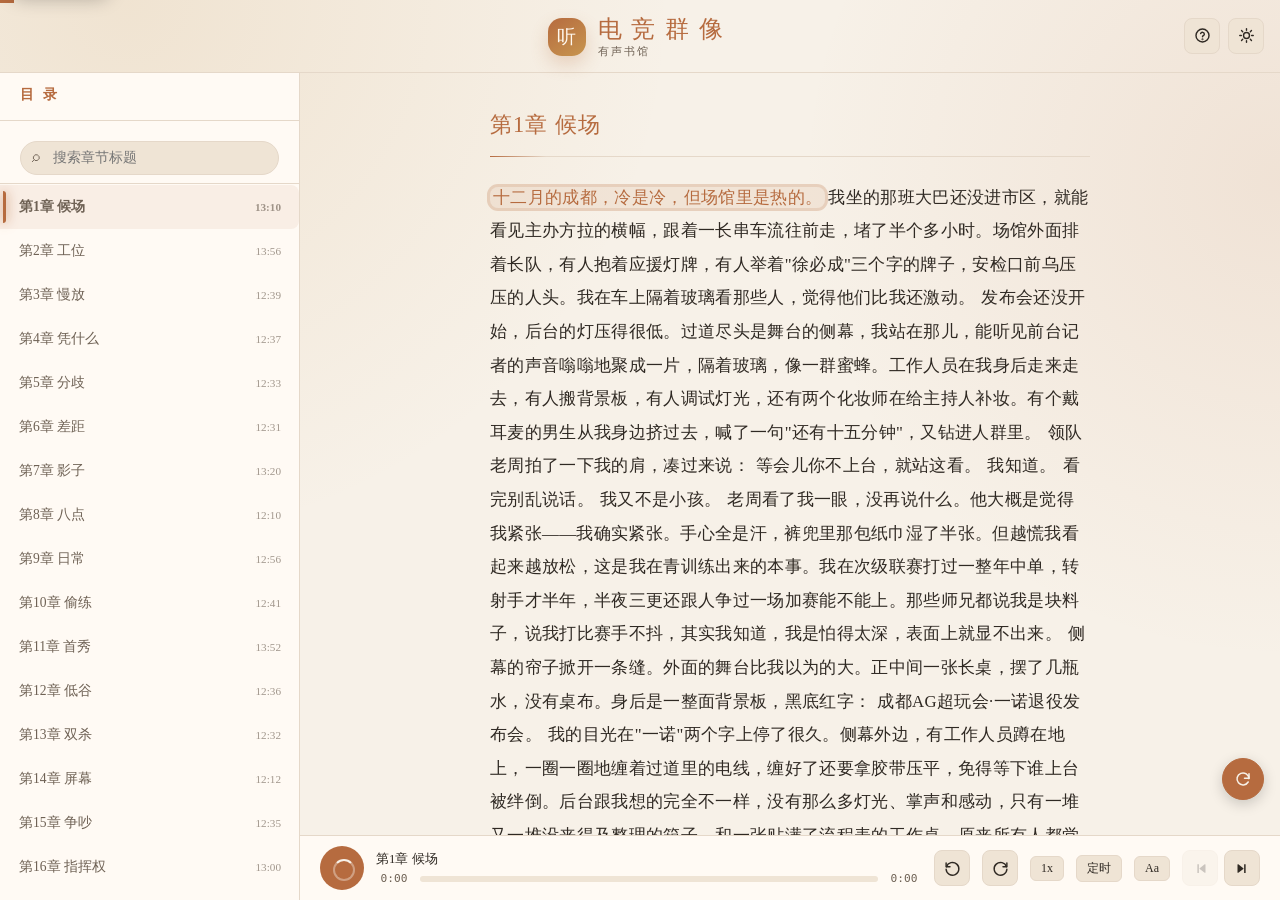
==== commit 82b16250: "chore(publish): 自动同步站点镜像 更新 10 个文件（_shared×2, dianjing×2, index.html, nanian×2, sw.js, zhixiao×2）；删除" ====
--- a/dianjing/index.html
+++ b/dianjing/index.html
@@ -4,7 +4,7 @@
 <meta charset="UTF-8">
 <meta name="viewport" content="width=device-width, initial-scale=1.0, viewport-fit=cover">
 <title>电竞群像 · 有声书 | 有声书馆</title>
-<meta name="description" content="《电竞群像》有声书，免费收听，支持文本同步高亮、倍速播放、章节目录与断点续听。全 90 章，约 21 小时 27 分。">
+<meta name="description" content="《电竞群像》有声书，免费收听，支持文本同步高亮、倍速播放、章节目录与断点续听。全 90 章，约 19 小时 20 分。">
 <meta name="keywords" content="电竞群像,有声书,有声小说,电竞,双男主,原创长篇,一诺,大帅">
 <meta name="author" content="有声书馆">
 <meta name="robots" content="index,follow,max-image-preview:large">
@@ -46,7 +46,7 @@
   "url": "https://audiobook-hub.site/dianjing/",
   "description": "双男主电竞群像长篇有声书。从一诺退役接手，到与辅助大帅并肩夺冠，成长与并肩的故事。",
   "inLanguage": "zh-CN",
-  "duration": "PT21H27M",
+  "duration": "PT19H20M",
   "numberOfChapters": "90",
   "readBy": {
     "@type": "Person",
@@ -447,6 +447,10 @@
 // ===== 章节渲染 =====
 function loadChapter(idx, autoplay) {
   if (idx < 0 || idx >= CHAPTERS.length) return;
+  if (tocKeyword) {
+    document.getElementById('tocSearch').value = '';
+    renderTOC('');
+  }
   currentIdx = idx;
   const ch = CHAPTERS[idx];
   const reader = document.getElementById('reader');
@@ -465,7 +469,9 @@
     const frag = document.createDocumentFragment();
     ch.segments.forEach((seg, si) => {
       const span = document.createElement('span');
-      span.className = 'seg';
+      // 首段若与章节标题重复（合成时把章名当作 0:00 旁白读了一遍），
+      // 大标题已展示章名，正文里隐藏这段避免"标题混入正文"的观感（超短章尤其明显）。
+      span.className = (si === 0 && seg.t && seg.t === ch.title) ? 'seg seg--dup' : 'seg';
       span.dataset.idx = si;
       span.tabIndex = 0;
       span.setAttribute('role', 'button');
@@ -603,7 +609,10 @@
 }
 
 audio.addEventListener('loadstart', () => setAudioLoading(true));
-audio.addEventListener('canplay', () => setAudioLoading(false));
+audio.addEventListener('canplay', () => {
+  audioRetryCount = 0; // 加载成功即清零，避免同一章节后续偶发错误提前耗尽重试次数
+  setAudioLoading(false);
+});
 audio.addEventListener('playing', () => setAudioLoading(false));
 
 audio.addEventListener('error', () => {
@@ -611,11 +620,12 @@
   if (audio.error && audio.error.code === 1) return;
   if (!audio.currentSrc) return;
   const token = audioLoadToken;
-  if (audioRetryCount < 2) {
-    /* 首载偶发失败（如 SW/网络瞬断）：静默重试，不打扰用户 */
+  /* 首载偶发失败（如 SW/网络瞬断）：静默重试，间隔逐次拉长，尽量在报错前自愈 */
+  if (audioRetryCount < 3) {
     audioRetryCount++;
     const cur = audio.currentTime;
     const resumeAt = (isFinite(cur) && cur > 0.5) ? cur : 0;
+    const delay = [400, 900, 1600][audioRetryCount - 1] || 1600;
     setTimeout(() => {
       if (token !== audioLoadToken) return; // 已切换章节，放弃重试
       audio.load();
@@ -627,7 +637,7 @@
         audio.addEventListener('loadedmetadata', restorePos);
       }
       if (wantPlay) tryPlayAfterReady();
-    }, 350 * audioRetryCount);
+    }, delay);
     return;
   }
   /* 重试耗尽：清晰提示用户，点击播放按钮可再次触发加载 */
@@ -952,6 +962,11 @@
   if (!ch || !progress.currentTime || progress.currentTime < 5) return;
   if (progress.currentTime >= ch.duration - 5) return;
 
+  // 用户用 hash 显式跳到了别的章节（如 #chapter=12），说明此刻不想恢复旧进度：
+  // 跳过提示，避免"当前在第 12 章、提示却指向第 13 章"的错位。
+  const hashM = String(location.hash || '').match(/#chapter=(\d+)/);
+  if (hashM && Number(hashM[1]) - 1 !== chIdx) return;
+
   // 进度较新（7 天内）才提示
   const age = Date.now() - (progress.timestamp || 0);
   if (age > 7 * 24 * 60 * 60 * 1000) return;
@@ -1012,7 +1027,7 @@
    * 不带参数时用户在缓存窗口内刷新仍会命中旧 SW（例如音频 Range 转发缺陷的 v11）。
    * 版本化 scriptURL 会强制浏览器拉取指定版本，更新两步到位（与 sw.js 内 VERSION 同步递增；
    * 配合 common.js 的 controllerchange 自动刷新，旧 SW 用户一次访问即收敛到新版本）。 */
-  AB.registerServiceWorker && AB.registerServiceWorker('sw.js?v=16');
+  AB.registerServiceWorker && AB.registerServiceWorker('sw.js?v=17');
 
   const cacheToggle = document.getElementById('cacheToggle');
   const cachePopup = document.getElementById('cachePopup');
--- a/_shared/audiobook-shell.css
+++ b/_shared/audiobook-shell.css
@@ -247,6 +247,8 @@
 .seg.flash {
   animation: ab-seg-flash .7s ease;
 }
+/* 首段章名旁白：大标题已展示，正文隐藏避免重复（仍可点击定位到 0:00） */
+.seg.seg--dup { display: none; }
 @keyframes ab-seg-flash {
   0%   { background: var(--accent); color: #fff; box-shadow: 0 0 0 4px var(--accent); transform: scale(1.04); }
   100% { background: var(--highlight); color: var(--accent); box-shadow: 0 0 0 3px color-mix(in srgb, var(--accent) 25%, transparent); transform: scale(1); }
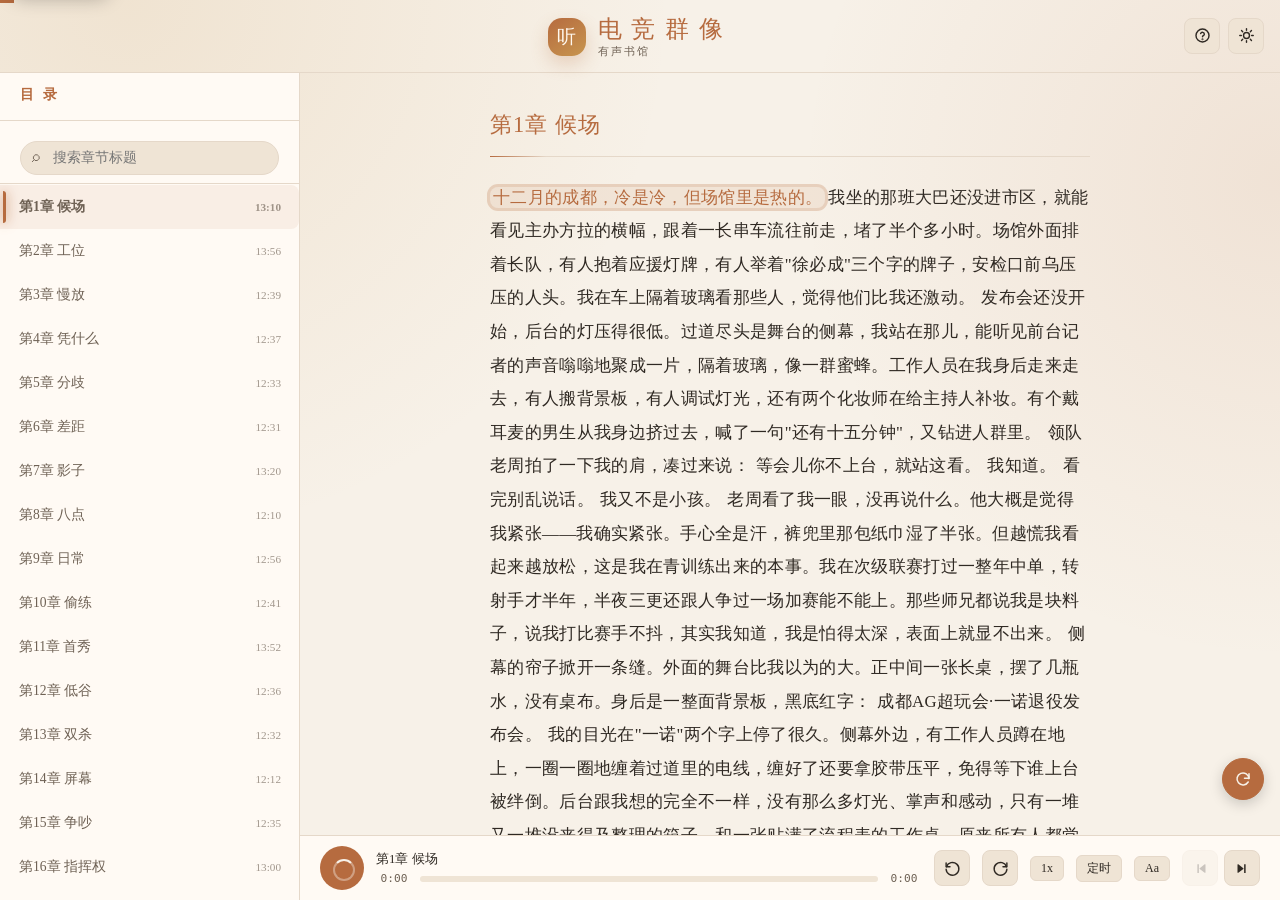
==== commit fdc875f6: "chore(publish): 同步第十二轮优化镜像（播放器/着陆页/SW）" ====
--- a/dianjing/index.html
+++ b/dianjing/index.html
@@ -30,6 +30,7 @@
 <link rel="apple-touch-icon" href="data:image/svg+xml;utf8,<svg xmlns='http://www.w3.org/2000/svg' viewBox='0 0 180 180'><rect width='180' height='180' rx='40' fill='%23efe2cc'/><text x='90' y='90' text-anchor='middle' dominant-baseline='central' font-size='100' fill='%23b66b3f' font-family='serif' font-weight='600'>听</text></svg>">
 <link rel="manifest" href="manifest.json">
 <meta name="apple-mobile-web-app-capable" content="yes">
+<meta name="mobile-web-app-capable" content="yes">
 <meta name="apple-mobile-web-app-status-bar-style" content="default">
 <meta name="apple-mobile-web-app-title" content="电竞群像">
 <meta name="application-name" content="电竞群像有声书">
@@ -84,7 +85,7 @@
 </header>
 
 <div class="sidebar-overlay" id="overlay" aria-hidden="true"></div>
-<nav class="sidebar" id="sidebar" aria-label="章节目录">
+<nav class="sidebar" id="sidebar" aria-label="章节目录" aria-hidden="true">
   <h3>目 录</h3>
   <div class="sidebar-search"><input id="tocSearch" type="search" placeholder="搜索章节标题" autocomplete="off" aria-label="搜索章节"></div>
   <div id="toc"><p class="loading"><span class="spinner"></span><br>加载中...</p></div>
@@ -426,11 +427,25 @@
 });
 
 // ===== 侧边栏 =====
+// 宽屏（≥1024px）目录常驻、无抽屉概念；窄屏关闭态必须移出可访问性树，
+// 否则屏幕外的章节链接仍占据 Tab 序列（inert 同时屏蔽读屏与点击，CSS visibility 兜底）
+var drawerMql = window.matchMedia('(min-width: 1024px)');
+function applyDrawerAccessibility(open) {
+  if (drawerMql.matches) {
+    sidebar.removeAttribute('aria-hidden');
+    sidebar.inert = false;
+  } else {
+    sidebar.setAttribute('aria-hidden', open ? 'false' : 'true');
+    sidebar.inert = !open;
+  }
+}
 function openSidebar() {
   sidebar.classList.add('open');
   overlay.classList.add('show');
   overlay.setAttribute('aria-hidden', 'false');
   menuBtn.setAttribute('aria-expanded', 'true');
+  menuBtn.setAttribute('aria-label', '关闭章节目录');
+  applyDrawerAccessibility(true);
   AB.trapFocus(sidebar, menuBtn);
   setTimeout(function () {
     if (virtualList && !tocKeyword) virtualList.scrollToIndex(currentIdx);
@@ -441,12 +456,31 @@
   overlay.classList.remove('show');
   overlay.setAttribute('aria-hidden', 'true');
   menuBtn.setAttribute('aria-expanded', 'false');
+  menuBtn.setAttribute('aria-label', '打开章节目录');
+  applyDrawerAccessibility(false);
   AB.releaseFocus();
 }
+// 跨断点切换（如旋转屏幕）：宽屏立即解除隐藏，回到窄屏按开合态重算
+if (drawerMql.addEventListener) {
+  drawerMql.addEventListener('change', function () {
+    applyDrawerAccessibility(sidebar.classList.contains('open'));
+  });
+} else if (drawerMql.addListener) {
+  drawerMql.addListener(function () {
+    applyDrawerAccessibility(sidebar.classList.contains('open'));
+  });
+}
+applyDrawerAccessibility(false);
 
 // ===== 章节渲染 =====
 function loadChapter(idx, autoplay) {
   if (idx < 0 || idx >= CHAPTERS.length) return;
+  // 同章重复调用（hash 路由后的二次加载 / 目录点击当前章）早退：
+  // 不重置 audio.src，避免播放中的章节被从头重播；仅在明确播放意图且暂停时补播放
+  if (idx === currentIdx && segElements.length) {
+    if (autoplay && audio.paused) { wantPlay = true; tryPlayAfterReady(); }
+    return;
+  }
   if (tocKeyword) {
     document.getElementById('tocSearch').value = '';
     renderTOC('');
@@ -471,9 +505,15 @@
       const span = document.createElement('span');
       // 首段若与章节标题重复（合成时把章名当作 0:00 旁白读了一遍），
       // 大标题已展示章名，正文里隐藏这段避免"标题混入正文"的观感（超短章尤其明显）。
-      span.className = (si === 0 && seg.t && seg.t === ch.title) ? 'seg seg--dup' : 'seg';
+      // dianjing 首段为「电竞群像 第1章 …」含书名前缀，严格相等永不命中——
+      // 改 endsWith + 长度上限（书名+空格），dianjing/nanian 首段为正常正文不受影响。
+      const isDupTitle = si === 0 && seg.t && ch.title &&
+        seg.t.endsWith(ch.title) && seg.t.length <= ch.title.length + 8;
+      span.className = isDupTitle ? 'seg seg--dup' : 'seg';
       span.dataset.idx = si;
-      span.tabIndex = 0;
+      // roving tabindex：全章只有一个 tab 停止点（当前高亮段），其余 -1，
+      // 方向键在段落间移动焦点；初始锚点由 highlightSeg 统一指定
+      span.tabIndex = -1;
       span.setAttribute('role', 'button');
       span.textContent = seg.t;
       span.addEventListener('click', () => {
@@ -487,8 +527,24 @@
           span.classList.add('flash');
         }
       });
+      span.addEventListener('focusin', () => {
+        // 键盘/点击聚焦某段时，它成为新的 roving 锚点
+        segElements.forEach((other) => { other.tabIndex = -1; });
+        span.tabIndex = 0;
+      });
       span.addEventListener('keydown', (e) => {
-        if (e.key === 'Enter' || e.key === ' ') { e.preventDefault(); span.click(); }
+        if (e.key === 'Enter' || e.key === ' ') { e.preventDefault(); span.click(); return; }
+        var target = null;
+        if (e.key === 'ArrowDown' || e.key === 'ArrowRight') target = segElements[si + 1];
+        else if (e.key === 'ArrowUp' || e.key === 'ArrowLeft') target = segElements[si - 1];
+        else if (e.key === 'Home') target = segElements[0];
+        else if (e.key === 'End') target = segElements[segElements.length - 1];
+        if (target) {
+          e.preventDefault();
+          target.tabIndex = 0;
+          span.tabIndex = -1;
+          target.focus();
+        }
       });
       frag.appendChild(span);
       segElements.push(span);
@@ -550,12 +606,14 @@
  * 仅在自动连播时使用，避免打断用户手动暂停的意图。 */
 function tryPlayAfterReady() {
   const a = audio;
+  const token = audioLoadToken; // 切章后残留的监听/兜底定时器不得在新章上自动播放
   let done = false;
   const tryOnce = () => {
     if (done) return;
     done = true;
     a.removeEventListener('canplay', tryOnce);
     a.removeEventListener('loadeddata', tryOnce);
+    if (token !== audioLoadToken) return; // 已切换章节，放弃（保留用户暂停意图）
     a.play().catch(() => {
       /* 兜底：play() 被拒绝时（极少数浏览器的 autoplay 策略），提示用户手动点击 */
       showToast && showToast('请点击播放按钮继续收听');
@@ -675,6 +733,7 @@
 });
 
 // 统一的 timeupdate 监听器：进度条 + 文本高亮 + 节流保存 + 锁屏位置同步
+let lastAriaSec = -1; // aria-valuenow 上次写入的秒数（秒级节流）
 audio.addEventListener('timeupdate', () => {
   const cur = audio.currentTime;
   const dur = audio.duration;
@@ -682,9 +741,14 @@
     const ratio = cur / dur;
     progressFill.style.width = (ratio * 100) + '%';
     progressThumb.style.left = (ratio * 100) + '%';
-    // aria 数值统一用秒（与 loadedmetadata 的 valuemax 同单位）+ 人类可读文本
-    progressTrack.setAttribute('aria-valuenow', String(Math.round(cur)));
-    progressTrack.setAttribute('aria-valuetext', fmtTime(cur) + ' / ' + fmtTime(dur));
+    // aria 数值统一用秒（与 loadedmetadata 的 valuemax 同单位）+ 人类可读文本；
+    // 秒数变化才更新（timeupdate 约 4Hz，避免每次触发可访问性树更新）
+    const sec = Math.round(cur);
+    if (sec !== lastAriaSec) {
+      lastAriaSec = sec;
+      progressTrack.setAttribute('aria-valuenow', String(sec));
+      progressTrack.setAttribute('aria-valuetext', fmtTime(cur) + ' / ' + fmtTime(dur));
+    }
   }
   curTimeLabel.textContent = fmtTime(cur);
 
@@ -709,9 +773,13 @@
 
 // 进度条拖拽
 let isDragging = false;
+let dragRect = null;        // 拖拽期间缓存（播放栏定高不动），避免每事件强制同步布局
+let dragRafPending = false; // rAF 节流：每帧最多一次 seek（mousemove 可超帧率触发）
 function seekFromEvent(e) {
-  const rect = progressTrack.getBoundingClientRect();
-  const x = (e.clientX || (e.touches && e.touches[0].clientX)) - rect.left;
+  const rect = dragRect || progressTrack.getBoundingClientRect();
+  // clientX 可能为 0（视口最左缘），不能用 || 判空；touch 事件取 touches[0]
+  const cx = (e.clientX != null) ? e.clientX : (e.touches && e.touches[0] && e.touches[0].clientX);
+  const x = cx - rect.left;
   const ratio = Math.max(0, Math.min(1, x / rect.width));
   if (audio.duration) {
     audio.currentTime = ratio * audio.duration;
@@ -719,25 +787,43 @@
     progressThumb.style.left = (ratio * 100) + '%';
   }
 }
-progressTrack.addEventListener('mousedown', (e) => { isDragging = true; progressTrack.classList.add('is-dragging'); seekFromEvent(e); });
-document.addEventListener('mousemove', (e) => { if (isDragging) seekFromEvent(e); });
-document.addEventListener('mouseup', () => { isDragging = false; progressTrack.classList.remove('is-dragging'); });
-progressTrack.addEventListener('touchstart', (e) => { isDragging = true; progressTrack.classList.add('is-dragging'); seekFromEvent(e); }, { passive: true });
-progressTrack.addEventListener('touchmove', (e) => { if (isDragging) seekFromEvent(e); }, { passive: true });
-progressTrack.addEventListener('touchend', () => { isDragging = false; progressTrack.classList.remove('is-dragging'); });
+function onDragMove(e) {
+  if (!isDragging || dragRafPending) return;
+  dragRafPending = true;
+  requestAnimationFrame(() => { dragRafPending = false; if (isDragging) seekFromEvent(e); });
+}
+function endDrag(e) {
+  if (isDragging && e) seekFromEvent(e); // mouseup 末次提交，保证落点准确（touchend 无触点坐标，不传事件）
+  isDragging = false;
+  dragRect = null;
+  progressTrack.classList.remove('is-dragging');
+}
+progressTrack.addEventListener('mousedown', (e) => { isDragging = true; dragRect = progressTrack.getBoundingClientRect(); progressTrack.classList.add('is-dragging'); seekFromEvent(e); });
+document.addEventListener('mousemove', onDragMove);
+document.addEventListener('mouseup', endDrag);
+progressTrack.addEventListener('touchstart', (e) => { isDragging = true; dragRect = progressTrack.getBoundingClientRect(); progressTrack.classList.add('is-dragging'); seekFromEvent(e); }, { passive: true });
+progressTrack.addEventListener('touchmove', onDragMove, { passive: true });
+progressTrack.addEventListener('touchend', () => endDrag());
 
 // 进度条悬停气泡
 function showTooltip(e) {
   const rect = progressTrack.getBoundingClientRect();
   const dur = audio.duration;
   if (!dur) { progressTooltip.classList.remove('show'); return; }
-  const x = (e.clientX || (e.touches && e.touches[0].clientX)) - rect.left;
+  const cx = (e.clientX != null) ? e.clientX : (e.touches && e.touches[0] && e.touches[0].clientX);
+  const x = cx - rect.left;
   const ratio = Math.max(0, Math.min(1, x / rect.width));
   progressTooltip.style.left = (ratio * 100) + '%';
   progressTooltip.textContent = fmtTime(ratio * dur) + ' / ' + fmtTime(dur);
   progressTooltip.classList.add('show');
 }
-progressTrack.addEventListener('mousemove', showTooltip);
+// mousemove 高频触发且含 getBoundingClientRect 测量，rAF 节流合并到每帧一次
+let tooltipRafPending = false;
+progressTrack.addEventListener('mousemove', (e) => {
+  if (tooltipRafPending) return;
+  tooltipRafPending = true;
+  requestAnimationFrame(() => { tooltipRafPending = false; showTooltip(e); });
+});
 progressTrack.addEventListener('mouseleave', () => progressTooltip.classList.remove('show'));
 
 // 键盘控制进度条
@@ -747,6 +833,9 @@
   if (e.key === 'ArrowLeft') { e.preventDefault(); audio.currentTime = Math.max(0, audio.currentTime - delta); }
   if (e.key === 'ArrowRight') { e.preventDefault(); audio.currentTime = Math.min(audio.duration, audio.currentTime + delta); }
 });
+
+// 阅读容器（highlightSeg 热路径与用户滚动检测共用，避免重复查询 DOM）
+const readerEl = document.getElementById('reader');
 
 // 高亮段（仅更新变化的节点，避免每帧遍历整章，减少重绘/回流）
 function highlightSeg(idx) {
@@ -758,9 +847,18 @@
   node.classList.add('active');
   node.setAttribute('aria-current', 'true');
   lastActiveSegIdx = idx;
+  // roving tabindex 锚点跟随播放高亮；用户正用键盘在段落间移动时不抢占
+  var focusOnSeg = segElements.indexOf(document.activeElement) !== -1;
+  if (!focusOnSeg) {
+    // 当前高亮是被隐藏的重复章名段时，锚点顺延到第一个可见段，否则 Tab 会跳过整个正文
+    var anchorIdx = idx;
+    if (node.classList.contains('seg--dup') && segElements.some((s) => !s.classList.contains('seg--dup'))) {
+      anchorIdx = segElements.findIndex((s) => !s.classList.contains('seg--dup'));
+    }
+    segElements.forEach((s, i) => { s.tabIndex = (i === anchorIdx ? 0 : -1); });
+  }
   // 播放中自动滚动跟随；用户手动滚动时暂停跟随
   if (!userScrolling) {
-    const readerEl = document.getElementById('reader');
     const rect = node.getBoundingClientRect();
     const containerRect = readerEl.getBoundingClientRect();
     if (rect.top < containerRect.top + 80 || rect.bottom > containerRect.bottom - 80) {
@@ -771,7 +869,6 @@
 
 // 用户滚动检测：滑动时暂停跟随，停止 3 秒后恢复
 (function() {
-  const readerEl = document.getElementById('reader');
   if (!readerEl) return;
   const markScrolling = () => {
     userScrolling = true;
@@ -867,7 +964,7 @@
   }
 
   // --- 3. 键盘快捷键扩展 ---
-  AB.initKeyboardShortcuts(audio, {
+  const kbShortcuts = AB.initKeyboardShortcuts(audio, {
     seekSmall: 5,
     seekLarge: 10,
     onPrevChapter: function () {
@@ -889,22 +986,25 @@
     ]
   });
 
-  // 帮助按钮
+  // 帮助按钮（与 ? 键一致，展示含 F/Esc 扩展项的完整快捷键列表）
   const helpBtn = document.getElementById('helpBtn');
   if (helpBtn) {
     helpBtn.addEventListener('click', function () {
-      AB.showShortcutsHelp();
+      if (kbShortcuts && kbShortcuts.showHelp) kbShortcuts.showHelp();
+      else AB.showShortcutsHelp();
     });
   }
 
   // dianjing 特有快捷键（F 字号、Esc 关闭侧栏）
   document.addEventListener('keydown', function (e) {
+    // Esc 优先级最高：焦点在搜索框内时也要能关抽屉（trap 释放后焦点回菜单按钮）
+    if (e.key === 'Escape') {
+      if (sidebar.classList.contains('open')) { e.preventDefault(); closeSidebar(); }
+      return;
+    }
     const tag = e.target.tagName;
     if (tag === 'INPUT' || tag === 'TEXTAREA' || tag === 'SELECT') return;
     if (e.metaKey || e.ctrlKey || e.altKey) return;
-    if (e.key === 'Escape') {
-      closeSidebar();
-    }
     if (e.key === 'f' || e.key === 'F') {
       e.preventDefault();
       if (readingCtrl) readingCtrl.cycle(e.shiftKey ? -1 : 1);
@@ -979,7 +1079,9 @@
         loadChapter(idx, false);
       }
       // 等音频就绪后 seek
+      const tk = audioLoadToken; // 加载失败/用户切章后，残留监听不得在新章上 seek+播放
       const doSeek = function () {
+        if (tk !== audioLoadToken) { audio.removeEventListener('canplay', doSeek); return; }
         if (audio.duration && p.currentTime < audio.duration) {
           audio.currentTime = p.currentTime;
         }
@@ -1150,6 +1252,8 @@
   /* 清除全部缓存（仅删音频缓存，外壳不受影响；由 SW 执行并广播） */
   function clearCache() {
     prefetching = false;
+    // 先停预取再清缓存（SW 侧 CLEAR 也会中止，此处显式发双保险，语义自洽）
+    AB.sendToServiceWorker && AB.sendToServiceWorker({ type: 'PREFETCH_STOP' });
     AB.sendToServiceWorker && AB.sendToServiceWorker({ type: 'CLEAR_AUDIO_CACHE' });
     cachedCount = 0;
     renderCacheUI();
--- a/_shared/audiobook-common.css
+++ b/_shared/audiobook-common.css
@@ -111,19 +111,8 @@
   touch-action: manipulation;
   -webkit-tap-highlight-color: transparent;
 }
-.sidebar, .library, .drawer, .modal, [class*="drawer"], [class*="sidebar"] {
+.sidebar {
   overscroll-behavior: contain;
-}
-
-/* ===== screen reader only ===== */
-.sr-only {
-  position: absolute !important;
-  width: 1px; height: 1px;
-  padding: 0; margin: -1px;
-  overflow: hidden;
-  clip: rect(0,0,0,0);
-  white-space: nowrap;
-  border: 0;
 }
 
 /* ===== Skip link ===== */
--- a/_shared/audiobook-shell.css
+++ b/_shared/audiobook-shell.css
@@ -116,12 +116,15 @@
   background: var(--surface);
   border-right: 1px solid var(--border);
   overflow-y: auto;
-  transition: left 0.3s ease;
+  /* 关闭态不仅移出视口，还要移出可访问性树与 Tab 序列（JS 侧同步 inert/aria-hidden，
+     visibility 延迟到滑出动画结束后生效，打开时立即生效） */
+  visibility: hidden;
+  transition: left 0.3s ease, visibility 0s linear 0.3s;
   z-index: 200;
   padding: 20px 0;
   contain: layout style;
 }
-.sidebar.open { left: 0; }
+.sidebar.open { left: 0; visibility: visible; transition: left 0.3s ease, visibility 0s; }
 .sidebar-overlay {
   position: fixed;
   inset: 0;
@@ -147,7 +150,9 @@
   color: var(--text-dim);
   text-decoration: none;
   font-size: 0.85rem;
-  transition: background 0.22s ease, color 0.22s ease, border-left-color 0.22s ease, padding-left 0.22s ease;
+  /* 不做 padding-left 位移过渡：目录整列重排的布局抖动代价高于 3px 位移的观感收益，
+     hover 反馈由背景色 + 左侧 ::before 指示条承担 */
+  transition: background 0.22s ease, color 0.22s ease, border-left-color 0.22s ease;
   border-left: 3px solid transparent;
   border-radius: 0 14px 14px 0;
   margin: 1px 0;
@@ -169,7 +174,6 @@
 .sidebar a:hover {
   color: var(--text);
   background: var(--accent-glow);
-  padding-left: 19px;
 }
 .sidebar a:hover::before {
   transform: scaleY(0.65);
@@ -384,8 +388,7 @@
   padding: 60px 20px;
   color: var(--text-dim);
 }
-.loading p { animation: pulse 1.4s ease infinite; }
-@keyframes pulse { 0%, 100% { opacity: .5; } 50% { opacity: 1; } }
+
 .loading .spinner {
   display: inline-block;
   width: 32px; height: 32px;
@@ -560,8 +563,13 @@
   .icon-btn { width: 34px; height: 34px; font-size: 0.9rem; }
   .reader { padding: 16px 14px 24px; }
   .chapter-content { font-size: 0.9rem; }
-  .player-bar { padding: 6px 10px; gap: 6px; flex-wrap: wrap; }
-  .player-bar .nav-btns { order: 10; width: 100%; justify-content: center; }
+  /* 播放栏两行收束：行1 = 播放键 + 标题/进度，行2 = 全部控件居中；nav-btns 不独占一行。
+     info 的 flex-basis 必须占满「播放键以外的整行」：只给 flex:1 + min-width:0 时，
+     390px 下 info 会被压到 ~66px 使 flex-wrap 永不触发，进度条宽度算成 0、时间标签重叠。
+     44px(播放键) + 6px(gap) = 50px */
+  .player-bar { padding: 6px 10px; gap: 6px; flex-wrap: wrap; justify-content: center; }
+  .player-bar .player-info { flex: 1 1 calc(100% - 50px); }
+  .player-bar .nav-btns { order: 10; }
   .player-bar .speed-btn, .player-bar .font-size-btn { font-size: 0.68rem; }
   .time-label { font-size: 0.65rem; min-width: 32px; }
 }
@@ -572,7 +580,7 @@
     background: var(--surface-light); border-color: var(--border); color: var(--text);
   }
   .icon-btn:active, .nav-btn:active { transform: scale(0.92); }
-  .sidebar a:hover { background: transparent; border-left-color: transparent; padding-left: 16px; }
+  .sidebar a:hover { background: transparent; border-left-color: transparent; }
   .sidebar a:hover::before { transform: scaleY(0); }
   .sidebar a:active { background: var(--surface-light); }
   /* 触屏段落热区加高：inline 垂直 padding 不参与行盒计算，零回流；
@@ -638,9 +646,9 @@
 .cache-btn.primary { background: var(--accent); color: var(--bg); border-color: var(--accent); }
 .cache-btn.primary:hover { opacity: 0.85; }
 .cache-btn:disabled { opacity: .45; cursor: not-allowed; }
-/* 移动端：避让底部播放器，移到导航条下方 */
+/* 移动端：避让底部播放器（两行布局后的栏高 + 间隙），移到导航条上方 */
 @media (max-width: 480px) {
-  .cache-panel { right: 12px; bottom: 130px; }
+  .cache-panel { right: 12px; bottom: 112px; }
   .cache-toggle { width: 40px; height: 40px; }
   .cache-popup { width: calc(100vw - 24px); max-width: 320px; }
 }
@@ -681,8 +689,9 @@
 .sidebar-overlay { display: block; opacity: 0; visibility: hidden; transition: opacity .3s ease, visibility 0s linear .32s; }
 .sidebar-overlay.show { opacity: 1; visibility: visible; transition: opacity .3s ease; }
 
-/* 侧栏滑动缓动升级 */
-.sidebar { transition: left .38s cubic-bezier(.22,.61,.36,1); }
+/* 侧栏滑动缓动升级（visibility 延迟与基础规则保持同口径） */
+.sidebar { transition: left .38s cubic-bezier(.22,.61,.36,1), visibility 0s linear .38s; }
+.sidebar.open { transition: left .38s cubic-bezier(.22,.61,.36,1), visibility 0s; }
 
 /* 目录条目：打开侧栏时才播 stagger（配合 JS 逐项 delay） */
 .sidebar a { animation: none; }
@@ -742,6 +751,8 @@
     padding: 12px 0 20px;
     border-top: none;
     transition: none;
+    /* 宽屏目录常驻：覆盖抽屉态的隐藏与 inert 口径 */
+    visibility: visible;
     z-index: auto;
   }
   /* 打开/关闭类不再影响布局（无遮罩、无动画） */
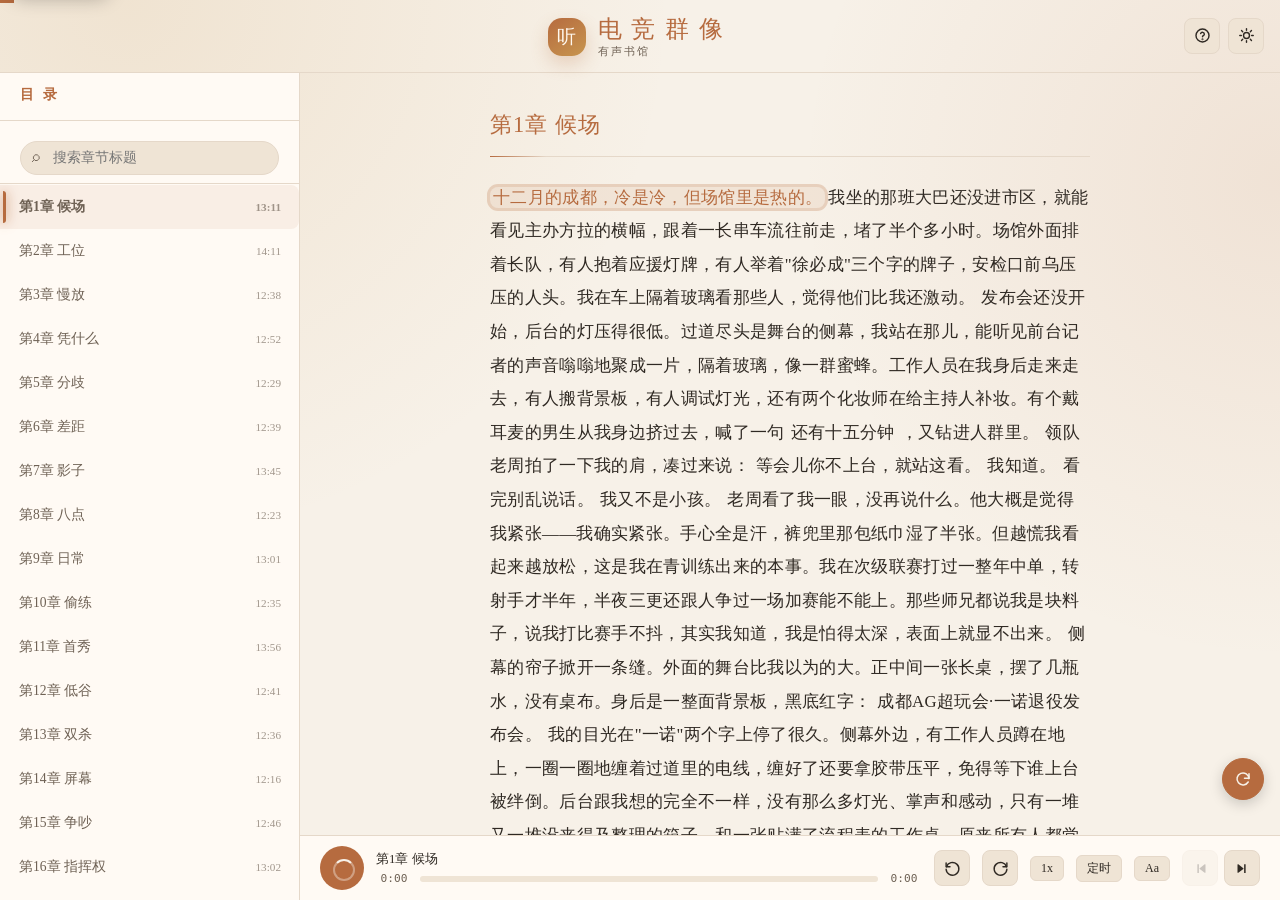
==== commit 090d5616: "chore(publish): 发布第 14~22 轮镜像更新（播放器/a11y/SW + 电竞群像重拼音频） 文本 12 个：共享播放器（common.js/shell.css）、三书书皮与 sw." ====
--- a/dianjing/index.html
+++ b/dianjing/index.html
@@ -4,7 +4,7 @@
 <meta charset="UTF-8">
 <meta name="viewport" content="width=device-width, initial-scale=1.0, viewport-fit=cover">
 <title>电竞群像 · 有声书 | 有声书馆</title>
-<meta name="description" content="《电竞群像》有声书，免费收听，支持文本同步高亮、倍速播放、章节目录与断点续听。全 90 章，约 19 小时 20 分。">
+<meta name="description" content="《电竞群像》有声书，免费收听，支持文本同步高亮、倍速播放、章节目录与断点续听。全 90 章，约 19 小时 30 分。">
 <meta name="keywords" content="电竞群像,有声书,有声小说,电竞,双男主,原创长篇,一诺,大帅">
 <meta name="author" content="有声书馆">
 <meta name="robots" content="index,follow,max-image-preview:large">
@@ -27,7 +27,7 @@
 <meta name="twitter:description" content="双男主电竞群像长篇有声书，全 90 章。从一诺退役接手，到与辅助大帅并肩夺冠。">
 <meta name="twitter:image" content="https://audiobook-hub.site/og-cover.png">
 <link rel="icon" type="image/svg+xml" href="data:image/svg+xml;utf8,<svg xmlns='http://www.w3.org/2000/svg' viewBox='0 0 100 100'><rect width='100' height='100' rx='22' fill='%23efe2cc'/><text x='50' y='50' text-anchor='middle' dominant-baseline='central' font-size='56' fill='%23b66b3f' font-family='serif' font-weight='600'>听</text></svg>">
-<link rel="apple-touch-icon" href="data:image/svg+xml;utf8,<svg xmlns='http://www.w3.org/2000/svg' viewBox='0 0 180 180'><rect width='180' height='180' rx='40' fill='%23efe2cc'/><text x='90' y='90' text-anchor='middle' dominant-baseline='central' font-size='100' fill='%23b66b3f' font-family='serif' font-weight='600'>听</text></svg>">
+<link rel="apple-touch-icon" href="icon-192.png">
 <link rel="manifest" href="manifest.json">
 <meta name="apple-mobile-web-app-capable" content="yes">
 <meta name="mobile-web-app-capable" content="yes">
@@ -47,7 +47,7 @@
   "url": "https://audiobook-hub.site/dianjing/",
   "description": "双男主电竞群像长篇有声书。从一诺退役接手，到与辅助大帅并肩夺冠，成长与并肩的故事。",
   "inLanguage": "zh-CN",
-  "duration": "PT19H20M",
+  "duration": "PT19H30M",
   "numberOfChapters": "90",
   "readBy": {
     "@type": "Person",
@@ -166,7 +166,7 @@
 const AB = window.ABCommon;
 if (!AB) { document.body.insertAdjacentHTML('beforeend', '<p style="position:fixed;top:50%;left:50%;transform:translate(-50%,-50%);background:#fff;color:#000;padding:16px;border-radius:8px;z-index:99999">共享脚本未加载</p>'); }
 const {
-  fmtTime, findActiveSeg, normalizeChapters: ABNormalize, audioSrc: ABAudioSrc,
+  fmtTime, fmtRate, findActiveSeg, normalizeChapters: ABNormalize, audioSrc: ABAudioSrc,
   applyHashRoute: ABHashRoute, updateHash: ABUpdateHash,
   updateMediaSession: ABUpdateMediaSession, updateMediaSessionPosition: ABUpdatePosition,
   showToast, announce
@@ -180,7 +180,6 @@
 let isPlaying = false;
 let speedIdx = 0;
 let segElements = [];
-let autoPlayNext = true;
 let userScrolling = false;
 let scrollResumeTimer = null;
 let lastActiveSegIdx = -1;
@@ -214,6 +213,11 @@
 const sidebar = document.getElementById('sidebar');
 const overlay = document.getElementById('overlay');
 
+// 常用媒体查询只创建一次：MediaQueryList 每次 matchMedia 都是新对象，
+// 而 highlightSeg（播放中每个段边界都调用）与 loadChapter 都在热路径上
+const reducedMotionMql = window.matchMedia('(prefers-reduced-motion: reduce)');
+const narrowMql = window.matchMedia('(max-width: 768px)');
+
 // ===== 主题（共享逻辑，存储键按书参数化） =====
 AB.initTheme && AB.initTheme({
   key: 'dianjing_theme',
@@ -239,6 +243,12 @@
     if (!resp.ok) throw new Error('HTTP ' + resp.status);
     const raw = await resp.json();
     CHAPTERS = ABNormalize ? ABNormalize(raw) : ((raw && raw.chapters) || raw || []);
+    // 归一化后为空（data.json 被中间层换成 HTML 错误页/字段全空）必须走错误分支：
+    // 否则 currentIdx 被钳成 -1、loadChapter 早退，页面只剩空白正文 + 隐藏的骨架屏
+    // 且没有任何提示，用户无从判断是加载失败还是书本来就空。
+    if (!Array.isArray(CHAPTERS) || CHAPTERS.length === 0) {
+      throw new Error('章节数据为空或格式异常');
+    }
     document.getElementById('initLoading').style.display = 'none';
     // >50 章走虚拟滚动：initVirtualList 会整块重建，跳过全量 buildTOC 省一次 DOM 构建
     if (CHAPTERS.length <= 50) buildTOC();
@@ -249,9 +259,17 @@
     currentIdx = Math.min(Math.max(startIdx, 0), CHAPTERS.length - 1);
     applyHashRoute();
     loadChapter(currentIdx, false);
-    if (typeof checkResumeProgress === 'function') setTimeout(checkResumeProgress, 800);
+    setTimeout(checkResumeProgress, 800);
     window.__dianjingStartCache && window.__dianjingStartCache();
   } catch(e) {
+    // 章节数据没加载成功 → __dianjingStartCache 不会执行，缓存面板会永远停在「检测中…」。
+    // 直接按 DOM 定位（此处的 IIFE 作用域拿不到缓存面板的局部变量），给出明确失败态。
+    const cacheStatus = document.getElementById('cacheStatusText');
+    if (cacheStatus) {
+      cacheStatus.textContent = '数据未加载';
+      cacheStatus.className = 'cache-status offline';
+      cacheStatus.title = '章节数据加载失败，缓存功能暂不可用';
+    }
     document.getElementById('initLoading').innerHTML = AB.errorHTML('加载失败: ' + (e && e.message || e), 'retryLoadBtn');
     var retryBtn = document.getElementById('retryLoadBtn');
     if (retryBtn) retryBtn.addEventListener('click', function() {
@@ -268,7 +286,7 @@
 
 function tocItemHeight() {
   // 移动端行高更大（padding 12px 20px + 0.9rem 字号）
-  return window.matchMedia('(max-width: 768px)').matches ? 46 : 44;
+  return narrowMql.matches ? 46 : 44;
 }
 
 function filterChapters(keyword) {
@@ -375,7 +393,7 @@
   // 断点切换时重建行高（移动端行高更大）；监听器只注册一次
   if (!tocBreakpointBound) {
     tocBreakpointBound = true;
-    window.matchMedia('(max-width: 768px)').addEventListener('change', function () {
+    narrowMql.addEventListener('change', function () {
       if (!virtualList) return;
       const kw = tocKeyword;
       virtualList.destroy();
@@ -429,7 +447,8 @@
 // ===== 侧边栏 =====
 // 宽屏（≥1024px）目录常驻、无抽屉概念；窄屏关闭态必须移出可访问性树，
 // 否则屏幕外的章节链接仍占据 Tab 序列（inert 同时屏蔽读屏与点击，CSS visibility 兜底）
-var drawerMql = window.matchMedia('(min-width: 1024px)');
+var drawerMql = window.matchMedia('(min-width: 1024px)');
+var drawerTrap = null; // 抽屉的焦点陷阱句柄（openSidebar 建立、closeSidebar 释放）
 function applyDrawerAccessibility(open) {
   if (drawerMql.matches) {
     sidebar.removeAttribute('aria-hidden');
@@ -446,7 +465,8 @@
   menuBtn.setAttribute('aria-expanded', 'true');
   menuBtn.setAttribute('aria-label', '关闭章节目录');
   applyDrawerAccessibility(true);
-  AB.trapFocus(sidebar, menuBtn);
+  // 保存陷阱句柄：释放时只释放自己，避免把其上层模态（如快捷键帮助）的陷阱误拆
+  drawerTrap = AB.trapFocus(sidebar, menuBtn);
   setTimeout(function () {
     if (virtualList && !tocKeyword) virtualList.scrollToIndex(currentIdx);
   }, 350);
@@ -458,7 +478,8 @@
   menuBtn.setAttribute('aria-expanded', 'false');
   menuBtn.setAttribute('aria-label', '打开章节目录');
   applyDrawerAccessibility(false);
-  AB.releaseFocus();
+  AB.releaseFocus(drawerTrap);
+  drawerTrap = null;
 }
 // 跨断点切换（如旋转屏幕）：宽屏立即解除隐藏，回到窄屏按开合态重算
 if (drawerMql.addEventListener) {
@@ -514,7 +535,10 @@
       // roving tabindex：全章只有一个 tab 停止点（当前高亮段），其余 -1，
       // 方向键在段落间移动焦点；初始锚点由 highlightSeg 统一指定
       span.tabIndex = -1;
-      span.setAttribute('role', 'button');
+      // 不给段落加 role="button"：正文是「可点击定位的文本」，不是按钮。
+      // 加 role 会让读屏把整章逐段播报成 N 个按钮、段落文本语义全部丢失，
+      // 而键盘可达性并不依赖它（roving tabindex + 下面的 Enter/Space 处理即可），
+      // 「可定位」这一能力已在快捷键帮助面板中登记。
       span.textContent = seg.t;
       span.addEventListener('click', () => {
         if (audio.duration) {
@@ -533,14 +557,24 @@
         span.tabIndex = 0;
       });
       span.addEventListener('keydown', (e) => {
-        if (e.key === 'Enter' || e.key === ' ') { e.preventDefault(); span.click(); return; }
+        if (e.key === 'Enter' || e.key === ' ') {
+          // 段落自己消费 Enter/Space（定位播放）并阻断冒泡：全局快捷键靠
+          // closest('[role="button"]') 豁免交互元素，而段落已不带 role=button
+          // （避免整章被读屏播报成 N 个按钮），不阻断会让空格同时触发全局播放/暂停
+          e.preventDefault();
+          e.stopPropagation();
+          span.click();
+          return;
+        }
         var target = null;
         if (e.key === 'ArrowDown' || e.key === 'ArrowRight') target = segElements[si + 1];
         else if (e.key === 'ArrowUp' || e.key === 'ArrowLeft') target = segElements[si - 1];
         else if (e.key === 'Home') target = segElements[0];
         else if (e.key === 'End') target = segElements[segElements.length - 1];
         if (target) {
+          // 阻止冒泡到全局快捷键：否则方向键同时「移动段落焦点」和「seek/调音量」
           e.preventDefault();
+          e.stopPropagation();
           target.tabIndex = 0;
           span.tabIndex = -1;
           target.focus();
@@ -566,10 +600,25 @@
   audioLoadToken++;
   audioRetryCount = 0;
   audio.src = ABAudioSrc ? ABAudioSrc(ch) : ch.audio;
+  // 赋 src 会走媒体加载算法：playbackRate 被重置回 defaultPlaybackRate，
+  // 两个都要写（defaultPlaybackRate 由 applySpeed 维护，这里再显式兜一次）
+  audio.defaultPlaybackRate = SPEED_STEPS[speedIdx];
   audio.playbackRate = SPEED_STEPS[speedIdx];
   playBtn.disabled = false;
   prevBtn.disabled = (idx === 0);
   nextBtn.disabled = (idx === CHAPTERS.length - 1);
+
+  // 重置章节进度 UI：换 src 后新音频 duration 为 NaN，timeupdate 里的 dur>0 守卫
+  // 不会覆盖旧值——弱网/SW 首播流式转发（响应头先回、metadata 更晚）时进度条会长时间
+  // 停在上章位置；loadedmetadata 又会把 aria-valuemax 换成新时长而 valuenow 仍是旧秒数，
+  // 读屏得到的滑块状态自相矛盾。与初始 DOM 取值保持一致（0:00 / 0）。
+  lastAriaSec = -1;
+  progressFill.style.width = '0';
+  progressThumb.style.left = '0';
+  progressTrack.setAttribute('aria-valuenow', '0');
+  progressTrack.setAttribute('aria-valuetext', '0:00 / 0:00');
+  curTimeLabel.textContent = '0:00';
+  durTimeLabel.textContent = '0:00';
 
   // 更新顶部进度条（带动画）
   topProgress.style.width = '0';
@@ -582,7 +631,7 @@
   updateTOCActive();
 
   // 宽屏常驻目录：章节切换（含自动连播）时让当前章保持可见
-  if (window.matchMedia('(min-width: 1024px)').matches) {
+  if (drawerMql.matches) {
     if (virtualList && !tocKeyword) virtualList.scrollToIndex(idx);
     else {
       const active = document.querySelector('.sidebar a.active');
@@ -722,7 +771,7 @@
     sleepTimer.onChapterEnded();
     return;
   }
-  if (autoPlayNext && currentIdx < CHAPTERS.length - 1) {
+  if (currentIdx < CHAPTERS.length - 1) {
     loadChapter(currentIdx + 1, true);
   }
 });
@@ -741,16 +790,20 @@
     const ratio = cur / dur;
     progressFill.style.width = (ratio * 100) + '%';
     progressThumb.style.left = (ratio * 100) + '%';
-    // aria 数值统一用秒（与 loadedmetadata 的 valuemax 同单位）+ 人类可读文本；
-    // 秒数变化才更新（timeupdate 约 4Hz，避免每次触发可访问性树更新）
-    const sec = Math.round(cur);
-    if (sec !== lastAriaSec) {
-      lastAriaSec = sec;
+  }
+  // 时间标签与 aria 同属「秒级」信息：fmtTime 最小粒度就是秒，而 timeupdate
+  // 约 4Hz——原先每次都无条件写 curTimeLabel，约 3/4 是重复写同一字符串，
+  // 仍会失效该行内元素并触发后续样式处理。统一并入秒级节流分支。
+  const sec = Math.round(cur);
+  if (sec !== lastAriaSec) {
+    lastAriaSec = sec;
+    curTimeLabel.textContent = fmtTime(cur);
+    if (dur > 0) {
+      // aria 数值统一用秒（与 loadedmetadata 的 valuemax 同单位）+ 人类可读文本
       progressTrack.setAttribute('aria-valuenow', String(sec));
       progressTrack.setAttribute('aria-valuetext', fmtTime(cur) + ' / ' + fmtTime(dur));
     }
   }
-  curTimeLabel.textContent = fmtTime(cur);
 
   // 文本高亮跟随（二分查找）
   const ch = CHAPTERS[currentIdx];
@@ -862,7 +915,10 @@
     const rect = node.getBoundingClientRect();
     const containerRect = readerEl.getBoundingClientRect();
     if (rect.top < containerRect.top + 80 || rect.bottom > containerRect.bottom - 80) {
-      node.scrollIntoView({ behavior: 'smooth', block: 'center' });
+      node.scrollIntoView({
+        behavior: reducedMotionMql.matches ? 'auto' : 'smooth',
+        block: 'center'
+      });
     }
   }
 }
@@ -903,13 +959,19 @@
     const i = SPEED_STEPS.indexOf(saved);
     if (i >= 0) speedIdx = i;
   } catch (_) {}
-  speedBtn.textContent = SPEED_STEPS[speedIdx].toFixed(2).replace(/\.?0+$/, '') + 'x';
+  speedBtn.textContent = fmtRate(SPEED_STEPS[speedIdx]) + 'x';
+  speedBtn.setAttribute('aria-label', '播放速度：当前 ' + speedBtn.textContent + ' 倍');
 })();
 function applySpeed(rate, silent) {
   speedIdx = SPEED_STEPS.indexOf(rate);
   if (speedIdx < 0) { speedIdx = 2; rate = SPEED_STEPS[2]; }
   audio.playbackRate = rate;
-  speedBtn.textContent = rate.toFixed(2).replace(/\.?0+$/, '') + 'x';
+  // defaultPlaybackRate 必须同步：媒体加载算法会把 playbackRate 重置回
+  // defaultPlaybackRate（实测 audio.load() 后 1.5x 变回 1.0x），而错误重试路径
+  // 正是靠 audio.load() 自愈——不设它会出现「按钮显示 1.5x、实际按 1.0x 播」
+  audio.defaultPlaybackRate = rate;
+  speedBtn.textContent = fmtRate(rate) + 'x';
+  speedBtn.setAttribute('aria-label', '播放速度：当前 ' + speedBtn.textContent + ' 倍');
   try { localStorage.setItem(SPEED_KEY, String(rate)); } catch (_) {}
   if (!silent) announce && announce('播放速度 ' + speedBtn.textContent + ' 倍');
 }
@@ -937,9 +999,11 @@
     if (!timerBtn) return;
     if (result === 0) {
       timerBtn.textContent = '定时';
+      timerBtn.setAttribute('aria-label', '定时关闭：未启用');
       timerBtn.classList.remove('active');
     } else if (result === 'chapter') {
       timerBtn.textContent = '本章';
+      timerBtn.setAttribute('aria-label', '定时关闭：播完本章后暂停');
       timerBtn.classList.add('active');
     }
   }
@@ -949,10 +1013,12 @@
       onTick: function (remaining) {
         const mins = Math.ceil(remaining / 60000);
         timerBtn.textContent = mins + '分';
+        timerBtn.setAttribute('aria-label', '定时关闭：剩余 ' + mins + ' 分钟');
         timerBtn.classList.add('active');
       },
       onEnd: function () {
         timerBtn.textContent = '定时';
+        timerBtn.setAttribute('aria-label', '定时关闭：未启用');
         timerBtn.classList.remove('active');
       }
     });
@@ -982,7 +1048,10 @@
     },
     extraShortcuts: [
       { key: 'F', label: '字号调节', description: '调节阅读字号大小' },
-      { key: 'Esc', label: '关闭侧栏', description: '关闭章节目录侧边栏' }
+      { key: 'Esc', label: '关闭侧栏', description: '关闭章节目录侧边栏' },
+      // 正文段落本身不带 role=button（避免整章被读屏播报成 N 个按钮），
+      // 因此「Tab 进入正文 + 方向键逐段 + 回车定位」这条能力在此登记
+      { key: 'Tab', label: '正文段落定位', description: 'Tab 聚焦当前段落后：方向键逐段移动，回车/空格从该段开始播放' }
     ]
   });
 
@@ -997,8 +1066,19 @@
 
   // dianjing 特有快捷键（F 字号、Esc 关闭侧栏）
   document.addEventListener('keydown', function (e) {
-    // Esc 优先级最高：焦点在搜索框内时也要能关抽屉（trap 释放后焦点回菜单按钮）
     if (e.key === 'Escape') {
+      // 快捷键帮助打开时由公共库关闭帮助，本处理器不再连带关侧栏（一次 Esc 只关最上层）
+      if (document.getElementById('ab-shortcuts-help')) return;
+      // 离线缓存弹层打开时先关弹层并归还焦点
+      var cp = document.getElementById('cachePopup');
+      if (cp && cp.classList.contains('open')) {
+        cp.classList.remove('open');
+        var ct = document.getElementById('cacheToggle');
+        if (ct) { ct.setAttribute('aria-expanded', 'false'); ct.focus(); }
+        e.preventDefault();
+        return;
+      }
+      // 焦点在搜索框内时也要能关抽屉（trap 释放后焦点回菜单按钮）
       if (sidebar.classList.contains('open')) { e.preventDefault(); closeSidebar(); }
       return;
     }
@@ -1129,7 +1209,7 @@
    * 不带参数时用户在缓存窗口内刷新仍会命中旧 SW（例如音频 Range 转发缺陷的 v11）。
    * 版本化 scriptURL 会强制浏览器拉取指定版本，更新两步到位（与 sw.js 内 VERSION 同步递增；
    * 配合 common.js 的 controllerchange 自动刷新，旧 SW 用户一次访问即收敛到新版本）。 */
-  AB.registerServiceWorker && AB.registerServiceWorker('sw.js?v=17');
+  AB.registerServiceWorker && AB.registerServiceWorker('sw.js?v=20');
 
   const cacheToggle = document.getElementById('cacheToggle');
   const cachePopup = document.getElementById('cachePopup');
@@ -1150,6 +1230,11 @@
   })();
 
   let prefetching = false;
+  /* runId 必须跨标签页唯一：它是「每页面」自增计数器，而 SW 把 PREFETCH_DONE
+     广播给所有 client，两页各自都从 1 开始，同号时对面页面会把这轮的完成消息
+     当成自己的（提前收起暂停按钮、用尚未回填的 cachedCount 误报「已全部缓存」）。
+     加一段页面级随机前缀，各页互不撞号；SW 侧只做透传，类型无要求。 */
+  const RUN_TAG = Date.now().toString(36) + '-' + Math.random().toString(36).slice(2, 8);
   let currentRunId = 0;
   let cachedCount = 0;
   let audioSize = 0;
@@ -1166,13 +1251,21 @@
     return Math.round((bytes || 0) / 1024 / 1024) + 'MB';
   }
 
+  /* 缓存状态是否已从 SW 拿到（未拿到前不得谎报「在线/离线」与「0 / N 章」） */
+  let cacheStateKnown = false;
+  let cacheQueryTimedOut = false;
+  let cacheQueryTimer = 0;
+
   /* 渲染 UI（cachedCount/audioSize/audioLimit 由 SW 消息回调更新） */
   function renderCacheUI() {
     if (!cacheToggle) return;
     const total = CHAPTERS.length;
     const pct = total > 0 ? (cachedCount / total * 100) : 0;
     if (cacheProgressBar) cacheProgressBar.style.width = pct.toFixed(1) + '%';
-    if (cacheCountText) cacheCountText.textContent = cachedCount + ' / ' + total + ' 章';
+    if (cacheCountText) {
+      // 状态未知时不能显示「0 / 177 章」：那是在把「还没问到」说成「一个都没缓存」
+      cacheCountText.textContent = cacheStateKnown ? (cachedCount + ' / ' + total + ' 章') : '—';
+    }
     if (cacheBadge) {
       cacheBadge.textContent = cachedCount;
       cacheBadge.hidden = cachedCount === 0;
@@ -1180,8 +1273,19 @@
 
     const online = navigator.onLine;
     if (cacheStatusText) {
-      cacheStatusText.textContent = online ? '在线' : '离线';
-      cacheStatusText.className = 'cache-status ' + (online ? 'online' : 'offline');
+      if (cacheStateKnown) {
+        cacheStatusText.textContent = online ? '在线' : '离线';
+        cacheStatusText.className = 'cache-status ' + (online ? 'online' : 'offline');
+        cacheStatusText.title = '';
+      } else {
+        // 首次访问 / 旧 SW 交接窗口内消息可能收不到：超时后如实说「未就绪」，
+        // 而不是永远停在「检测中…」（用户会以为界面卡死）
+        cacheStatusText.textContent = cacheQueryTimedOut ? '未就绪' : '检测中…';
+        cacheStatusText.className = 'cache-status';
+        cacheStatusText.title = cacheQueryTimedOut
+          ? '缓存服务未响应：刷新一次即可（首次访问或刚更新版本时需要）'
+          : '';
+      }
     }
 
     let hint = '有网络时自动缓存后续章节，断网也能听';
@@ -1210,10 +1314,25 @@
     if (cacheIcon) cacheIcon.classList.toggle('prefetching', prefetching);
   }
 
-  /* 向 SW 查询已缓存列表与容量统计（异步回传后重渲染） */
+  /* 向 SW 查询已缓存列表与容量统计（异步回传后重渲染）。
+     带超时兜底：页面尚未被 SW 接管（首次访问、旧 SW 交接窗口）时 SW 的
+     `clients.matchAll()` 广播收不到，查询会石沉大海、面板永远停在「检测中…」；
+     超时后按「未就绪」渲染（见 renderCacheUI），并在拿到控制权时自动重查。 */
   function queryState() {
+    clearTimeout(cacheQueryTimer);
+    cacheQueryTimer = window.setTimeout(function () {
+      cacheQueryTimer = 0;
+      if (!cacheStateKnown) { cacheQueryTimedOut = true; renderCacheUI(); }
+    }, 3000);
     AB.sendToServiceWorker && AB.sendToServiceWorker({ type: 'QUERY_CACHED_AUDIO' });
     AB.sendToServiceWorker && AB.sendToServiceWorker({ type: 'GET_CACHE_INFO' });
+  }
+
+  /* 记录「已从 SW 拿到缓存状态」：清掉超时标记与待触发的兜底定时器 */
+  function markCacheStateKnown() {
+    cacheStateKnown = true;
+    cacheQueryTimedOut = false;
+    if (cacheQueryTimer) { clearTimeout(cacheQueryTimer); cacheQueryTimer = 0; }
   }
 
   /* 开始预取：当前章节之后优先，走到末尾后再从头补齐；由 SW 下载并写入音频缓存 */
@@ -1223,7 +1342,7 @@
     if (cachedCount >= CHAPTERS.length) { renderCacheUI(); return; }
 
     prefetching = true;
-    const runId = ++currentRunId;
+    const runId = RUN_TAG + '-' + (++currentRunId);
     renderCacheUI();
 
     const allUrls = getAllAudioUrls();
@@ -1267,10 +1386,12 @@
       if (d.type === 'CACHED_AUDIO_LIST') {
         const urls = new Set(getAllAudioUrls());
         cachedCount = (d.urls || []).filter((u) => urls.has(u)).length;
+        markCacheStateKnown();
         renderCacheUI();
       } else if (d.type === 'CACHE_INFO') {
         if (d.audioLimit) audioLimit = d.audioLimit;
         audioSize = d.audioSize || 0;
+        markCacheStateKnown();
         renderCacheUI();
       } else if (d.type === 'PREFETCH_DONE') {
         if (d.runId != null && d.runId !== currentRunId) return; // 过期轮次
@@ -1280,6 +1401,14 @@
       } else if (d.type === 'AUDIO_CACHE_CLEARED') {
         queryState();
       }
+    });
+
+    /* 页面刚获得 SW 控制权（首次访问 / 旧 SW 交接）时立刻重查一次：
+       此前的查询可能因「当时还没被控制」收不到广播，这次是确定能收到的那次。
+       比只依赖超时更准，也更快把面板从「检测中…」带到真实状态。 */
+    navigator.serviceWorker.addEventListener('controllerchange', () => {
+      cacheQueryTimedOut = false;
+      queryState();
     });
   }
 
--- a/_shared/audiobook-common.css
+++ b/_shared/audiobook-common.css
@@ -102,10 +102,6 @@
   touch-action: manipulation;
   overscroll-behavior-y: none;
   -webkit-overflow-scrolling: touch;
-}
-body.no-scroll {
-  overflow: hidden;
-  overscroll-behavior: contain;
 }
 button, a, [role="button"], input, select, textarea, label, .seg, .segment {
   touch-action: manipulation;
@@ -338,7 +334,7 @@
   z-index: 0;
 }
 /* 播放进度条应在缓冲条上方 */
-.progress-fill, .seek-fill {
+.progress-fill {
   position: relative;
   z-index: 1;
 }
--- a/_shared/audiobook-shell.css
+++ b/_shared/audiobook-shell.css
@@ -16,6 +16,10 @@
   --highlight: rgba(182,107,63,0.10);
   --gold: #c7954f;
   --border: #e5d8c9;
+  /* 底部安全区（iOS 底部横条/手势区）。播放栏会因它变高，而浮动面板是固定定位，
+     因此固定避让量的地方都必须叠加同一个变量，否则面板会压住播放栏顶部。
+     env() 不被支持时该声明被丢弃，用点统一写 var(--safe-bottom, 0px) 兜底。 */
+  --safe-bottom: env(safe-area-inset-bottom, 0px);
 }
 [data-theme="dark"] {
   color-scheme: dark;
@@ -106,16 +110,20 @@
   transform: translateY(-50%);
 }
 
-/* 侧边目录 */
+/* 侧边目录（flex 列：标题/搜索固定，#toc 占满剩余高度并独立滚动——
+   虚拟列表依赖 #toc 是有界滚动容器，旧实现滚动发生在 .sidebar 上导致虚拟回收失效） */
 .sidebar {
   position: fixed;
   left: -320px;
   top: 0;
   width: 300px;
   height: 100vh;
+  height: 100dvh;
+  display: flex;
+  flex-direction: column;
   background: var(--surface);
   border-right: 1px solid var(--border);
-  overflow-y: auto;
+  overflow: hidden;
   /* 关闭态不仅移出视口，还要移出可访问性树与 Tab 序列（JS 侧同步 inert/aria-hidden，
      visibility 延迟到滑出动画结束后生效，打开时立即生效） */
   visibility: hidden;
@@ -123,6 +131,13 @@
   z-index: 200;
   padding: 20px 0;
   contain: layout style;
+}
+.sidebar > h3,
+.sidebar-search { flex-shrink: 0; }
+#toc {
+  flex: 1 1 auto;
+  min-height: 0;
+  overflow-y: auto;
 }
 .sidebar.open { left: 0; visibility: visible; transition: left 0.3s ease, visibility 0s; }
 .sidebar-overlay {
@@ -474,9 +489,12 @@
 }
 @keyframes ab-underline { to { width: 56px; } }
 
-/* 侧边栏切换图标动效 */
+/* 侧边栏切换图标动效。hover 分支必须保留 translateY(-50%) 居中值：
+   .menu-btn 的垂直居中完全依赖它（top:50% + translateY(-50%)），
+   只写 rotate 会把 transform 整个替换掉，按钮下跳半个自身高度
+   （触屏 @media (hover:none) 下 tap 后 :hover 持续存在，是持久外观错误）。 */
 .menu-btn { transition: transform .35s cubic-bezier(.22,.61,.36,1), background .22s ease, border-color .22s ease; }
-.menu-btn:hover { transform: rotate(90deg) translateY(0); }
+.menu-btn:hover { transform: translateY(-50%) rotate(90deg); }
 
 /* icon-btn：统一提升 */
 .icon-btn { transition: background .22s ease, border-color .22s ease, color .22s ease, transform .22s cubic-bezier(.22,.61,.36,1); }
@@ -543,7 +561,10 @@
   .header-btns { right: 12px; }
   .reader { padding: 20px 16px 30px; }
   .chapter-title { font-size: 1.2rem; }
-  .chapter-content { font-size: 0.95rem; line-height: 1.9; }
+  /* 必须带上 .reader 前缀：基础规则（:456 .reader .chapter-content）特异性 0,2,0
+     高于裸 .chapter-content（0,1,0），媒体查询不提升特异性，裸选择器永远不生效、
+     手机正文会恒用桌面 1.05rem 基准。字号仍需乘 --reading-size 以保留阅读字号调节。 */
+  .reader .chapter-content { font-size: calc(0.95rem * var(--reading-size, 1)); line-height: 1.9; }
   .player-bar { padding: 8px 12px; gap: 8px; }
   .play-btn { width: 44px; height: 44px; font-size: 1rem; }
   .speed-btn, .font-size-btn { padding: 4px 8px; font-size: 0.72rem; }
@@ -562,7 +583,7 @@
   .brand-mark { width: 32px; height: 32px; font-size: 16px; }
   .icon-btn { width: 34px; height: 34px; font-size: 0.9rem; }
   .reader { padding: 16px 14px 24px; }
-  .chapter-content { font-size: 0.9rem; }
+  .reader .chapter-content { font-size: calc(0.9rem * var(--reading-size, 1)); }
   /* 播放栏两行收束：行1 = 播放键 + 标题/进度，行2 = 全部控件居中；nav-btns 不独占一行。
      info 的 flex-basis 必须占满「播放键以外的整行」：只给 flex:1 + min-width:0 时，
      390px 下 info 会被压到 ~66px 使 flex-wrap 永不触发，进度条宽度算成 0、时间标签重叠。
@@ -587,15 +608,17 @@
      相邻段落点击区几乎相接，长文本手机上更好点中 */
   .seg { padding-top: 5px; padding-bottom: 5px; }
 
-  /* 触屏禁用菜单按钮 90° 旋转 + 标题下划线扫过，节电 */
-  .menu-btn:hover { transform: none; }
+  /* 触屏禁用菜单按钮 90° 旋转 + 标题下划线扫过，节电
+     （transform 仍需保留 translateY(-50%)：居中值不能丢，否则按钮下移半个高度） */
+  .menu-btn:hover { transform: translateY(-50%); }
   .chapter-title::after { animation: none; width: 56px; }
   .progress-track:hover { height: 6px; }
 }
 
-/* 离线缓存浮动面板（持续自动缓存） */
+/* 离线缓存浮动面板（持续自动缓存）。bottom 必须叠加 --safe-bottom：
+   播放栏自身带 env() 下边距，面板不跟随就会在刘海屏上压住播放栏。 */
 .cache-panel {
-  position: fixed; z-index: 25; right: 16px; bottom: 100px;
+  position: fixed; z-index: 25; right: 16px; bottom: calc(100px + var(--safe-bottom, 0px));
 }
 .cache-toggle {
   width: 42px; height: 42px; border-radius: 50%;
@@ -648,7 +671,7 @@
 .cache-btn:disabled { opacity: .45; cursor: not-allowed; }
 /* 移动端：避让底部播放器（两行布局后的栏高 + 间隙），移到导航条上方 */
 @media (max-width: 480px) {
-  .cache-panel { right: 12px; bottom: 112px; }
+  .cache-panel { right: 12px; bottom: calc(112px + var(--safe-bottom, 0px)); }
   .cache-toggle { width: 40px; height: 40px; }
   .cache-popup { width: calc(100vw - 24px); max-width: 320px; }
 }
@@ -656,9 +679,12 @@
 /* 安全区域适配（刘海屏/底部横条） */
 @supports (padding-bottom: env(safe-area-inset-bottom)) {
   header { padding-top: calc(16px + env(safe-area-inset-top)); }
-  .player-bar { padding-bottom: calc(10px + env(safe-area-inset-bottom)); }
-  /* 抽屉目录同样避开顶部刘海（独立于 header 的定位层） */
-  .sidebar { padding-top: calc(20px + env(safe-area-inset-top)); }
+  .player-bar { padding-bottom: calc(10px + var(--safe-bottom, 0px)); }
+  /* 抽屉目录同样避开顶部刘海（独立于 header 的定位层）；底部横条遮挡由 #toc 之外的留白处理 */
+  .sidebar {
+    padding-top: calc(20px + env(safe-area-inset-top));
+    padding-bottom: calc(20px + env(safe-area-inset-bottom));
+  }
 }
 
 /* 高对比度模式 */
@@ -814,7 +840,7 @@
 }
 /* 手机横屏：压缩头部与留白，把高度留给正文 */
 @media (orientation: landscape) and (max-height: 500px) {
-  header { padding: 8px 16px 7px; padding-top: 8px; padding-top: max(8px, env(safe-area-inset-top)); }
+  header { padding: 8px 16px 7px; padding-top: max(8px, env(safe-area-inset-top)); }
   .brand-mark { width: 28px; height: 28px; font-size: 14px; border-radius: 10px; }
   .brand-title { font-size: 1rem; }
   .brand-sub { display: none; }
@@ -825,5 +851,5 @@
   .chapter-title { font-size: 1.05rem; margin-bottom: 12px; padding-bottom: 8px; }
   .chapter-content { line-height: 1.8; }
   .player-bar { padding-top: 6px; }
-  .cache-panel { bottom: 64px; }
-}
+  .cache-panel { bottom: calc(64px + var(--safe-bottom, 0px)); }
+}
